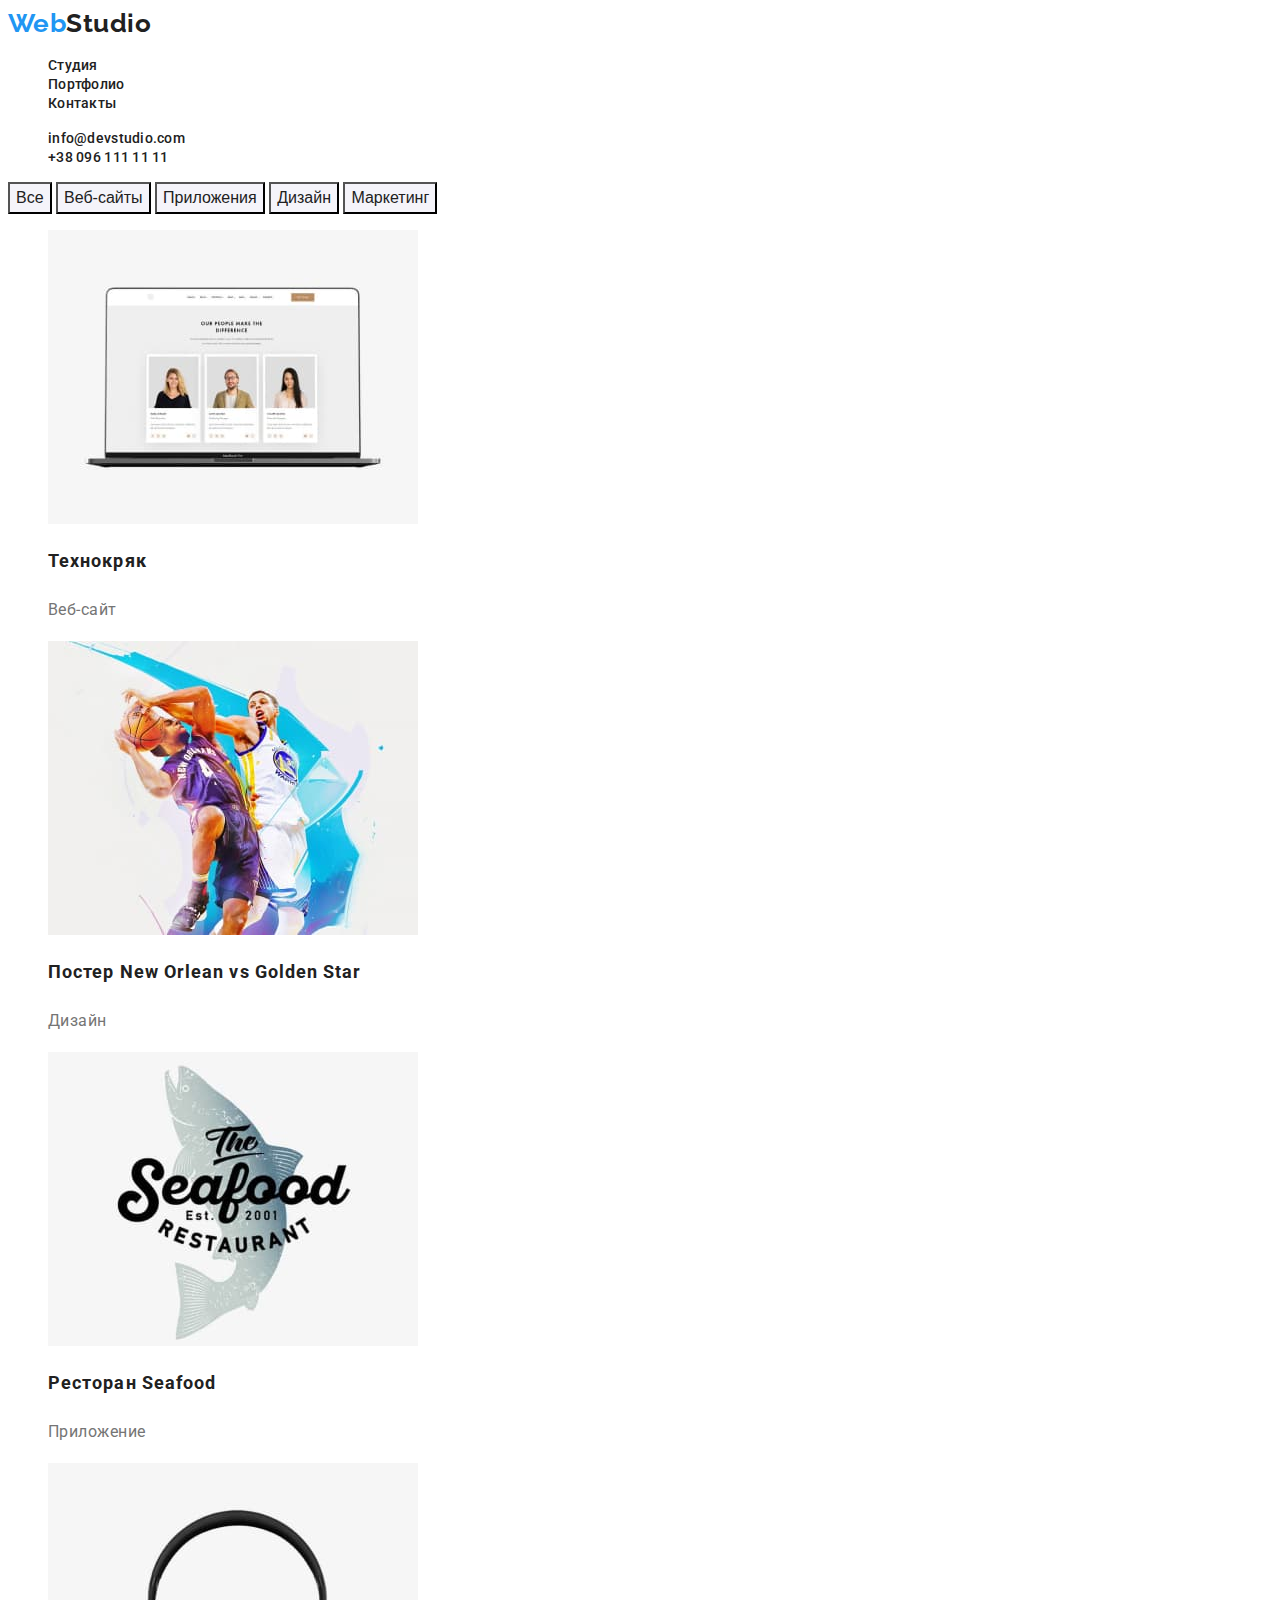
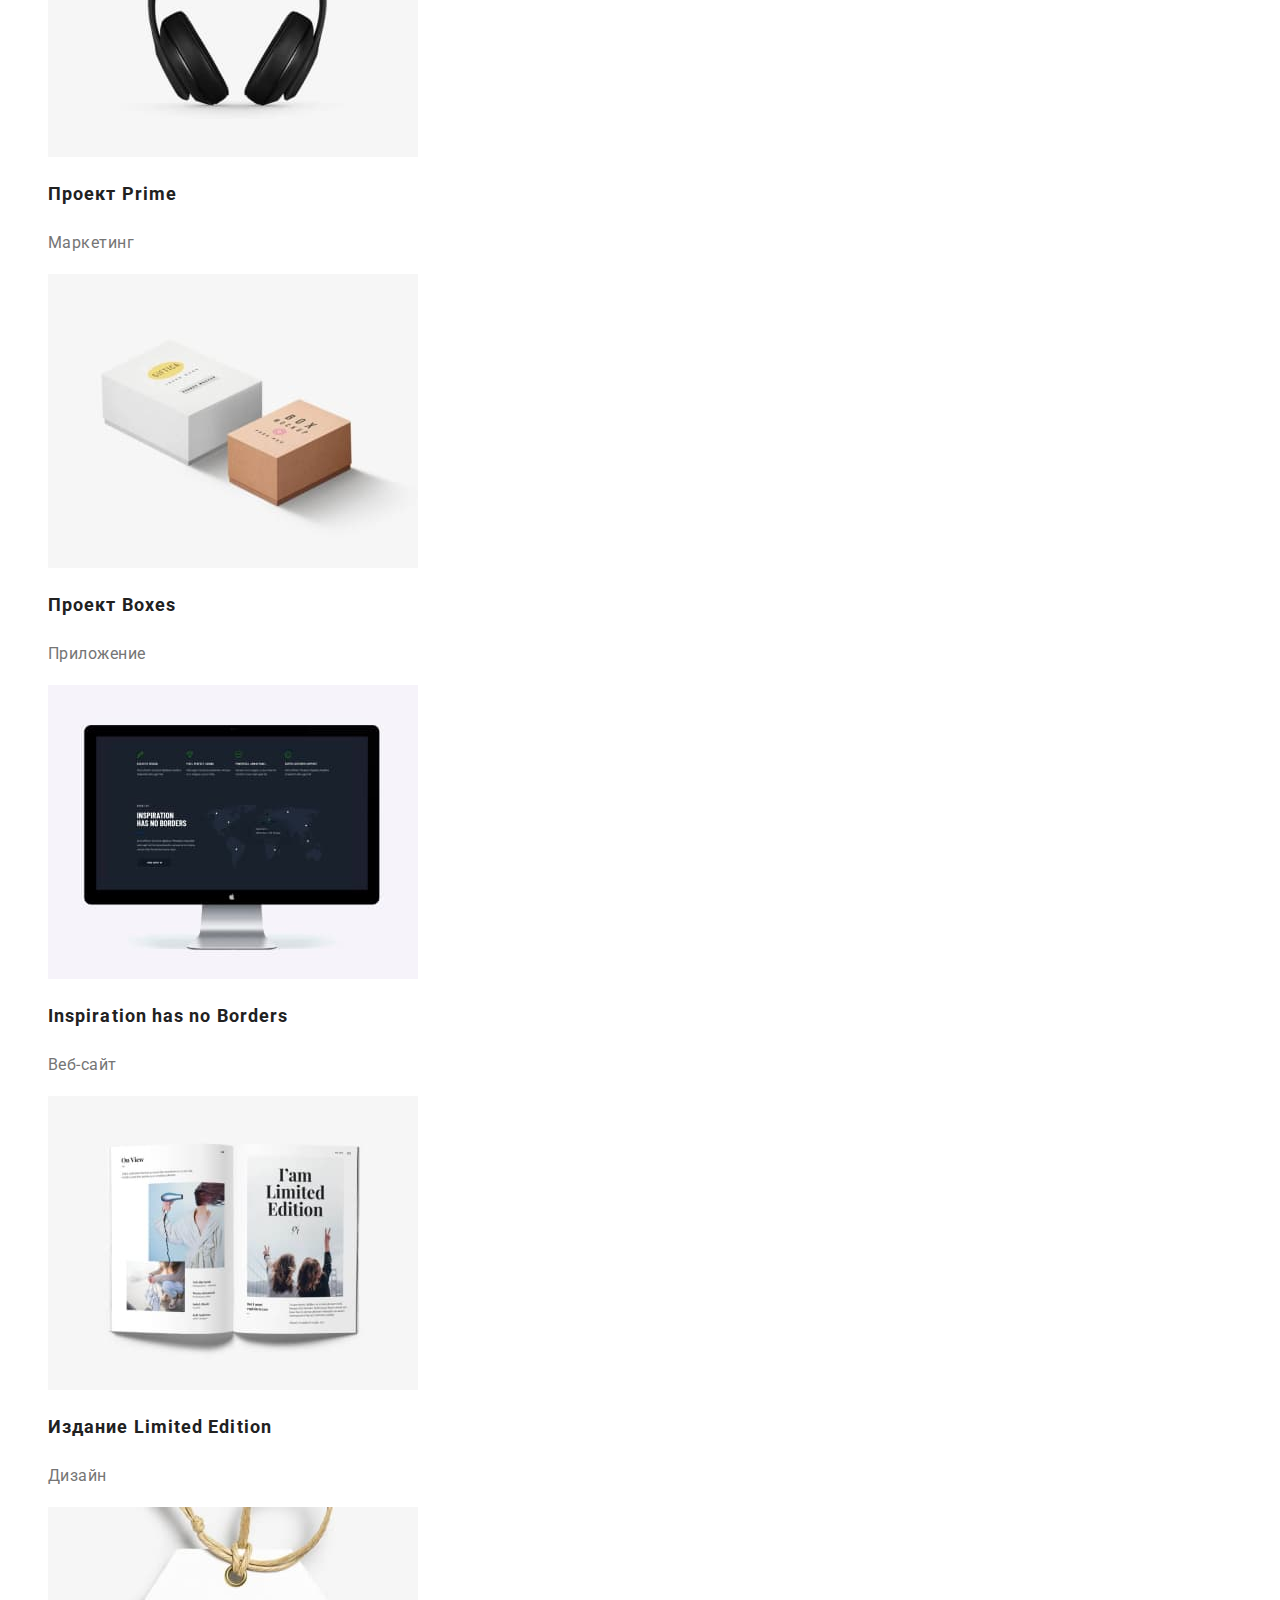
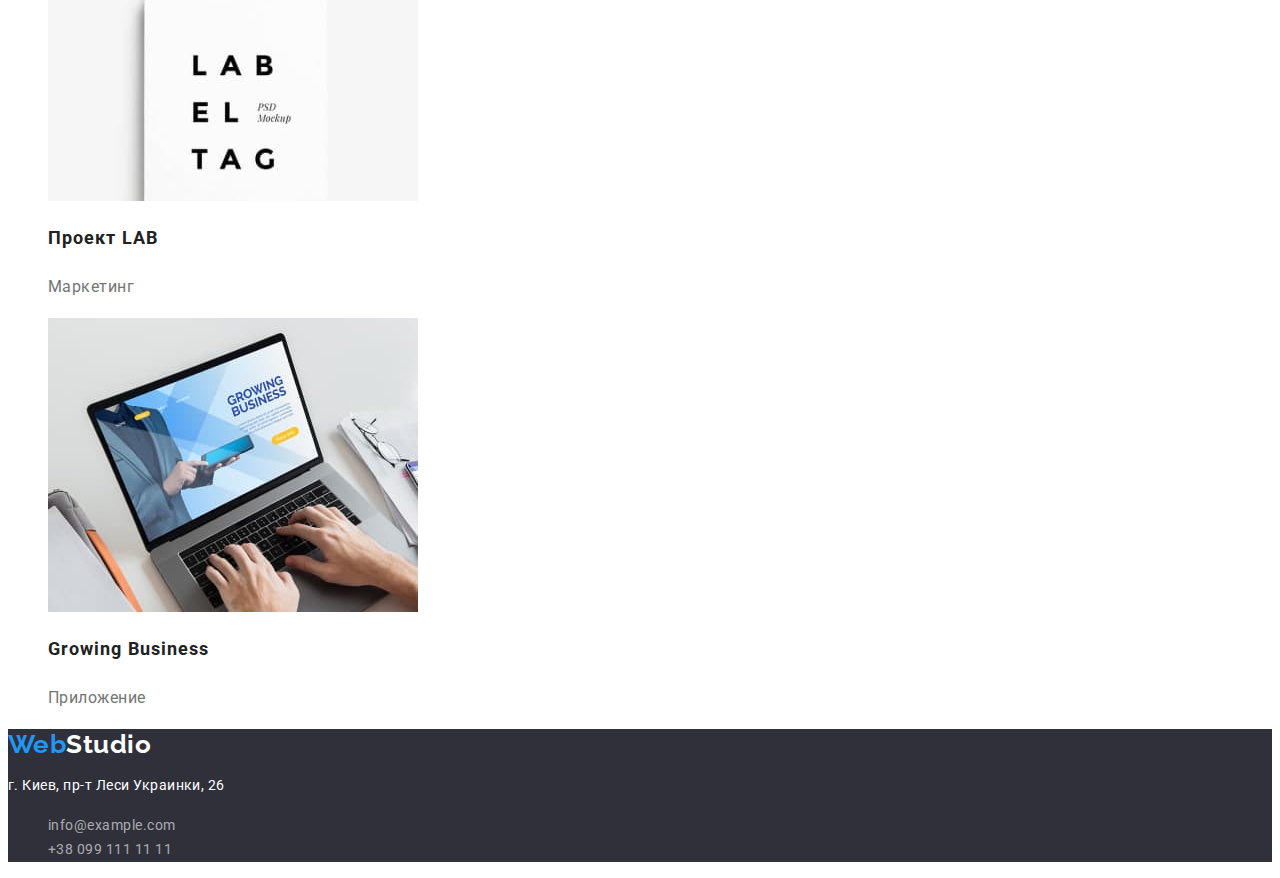
==== portfolio.html @ 9d128352 "START (copy all)" ====
<!DOCTYPE html>
<html lang="ru">

<head>
    <meta charset="UTF-8">
    <meta http-equiv="X-UA-Compatible" content="IE=edge">
    <meta name="viewport" content="width=device-width, initial-scale=1.0">
    <title>Document</title>
    <link rel="preconnect" href="https://fonts.googleapis.com">
    <link rel="preconnect" href="https://fonts.gstatic.com" crossorigin>
    <link href="https://fonts.googleapis.com/css2?family=Raleway:wght@700&family=Roboto:wght@400;500;700;900&display=swap" rel="stylesheet">
    <link href="https://cdnjs.cloudflare.com/ajax/libs/modern-normalize/1.1.0/modern-normalize.min.css">
    <link rel="stylesheet" href="./css/styles.css">
</head>

<body>
    <header class="header">
        <a class="header-logo link list" href="/"><span class="logo-web">Web</span>Studio</a>
        <nav class="menu">
            <ul class="list">
                <li class="header-item"><a class="header-link link" href="./index.html">Студия</a></li>
                <li class="header-item"><a class="header-link link" href="./portfolio.html">Портфолио</a></li>
                <li class="header-item"><a class="header-link link" href="#">Контакты</a></li>
            </ul>
        </nav>
        <ul class="list">
            <li>
                <a class="header-contacst-link link" href="mailto:info@devstudio.com">info@devstudio.com</a>
            </li>
            <li>
                <a class="header-contacst-link link" href="tel:+380961111111">+38 096 111 11 11</a>
            </li>
        </ul>
    </header>

    <main>
        <section class="hero-portfolio">
            <h1 hidden>portfolio</h1>
            <div>
                <button class="btn-portfolio" type="button">Все</button>
                <button class="btn-portfolio" type="button">Веб-сайты</button>
                <button class="btn-portfolio" type="button">Приложения</button>
                <button class="btn-portfolio" type="button">Дизайн</button>
                <button class="btn-portfolio" type="button">Маркетинг</button>
            </div>
            <ul class="portfolio-gallery list">
                <li class="portfolio-gallery-list">
                    <a class="portfolio-gallery-foto" href=""><img src="./images/img.jpg" alt="Представлен веб-сайт технокряк" width="370" height="294"></a>
                    <h2 class="portfolio-gallery-item">Технокряк</h2>
                    <p class="portfolio-gallery-form">Веб-сайт</p>
                </li>
                <li class="portfolio-gallery-list">
                    <a class="portfolio-gallery-foto" href=""><img src="./images/img1.jpg" alt="Дизайн Постер New Orlean vs Golden Star" width="370" height="294"></a>
                    <h2 class="portfolio-gallery-item">Постер New Orlean vs Golden Star</h2>
                    <p class="portfolio-gallery-form">Дизайн</p>
                </li>
                <li class="portfolio-gallery-list">
                    <a class="portfolio-gallery-foto" href=""><img src="./images/img2.jpg" alt="Лого приложения для ресторана" width="370" height="294"></a>
                    <h2 class="portfolio-gallery-item">Ресторан Seafood</h2>
                    <p class="portfolio-gallery-form">Приложение</p>
                </li>
                <li class="portfolio-gallery-list">
                    <a class="portfolio-gallery-foto" href=""><img src="./images/img3.jpg" alt="Фото наушников" width="370" height="294"></a>
                    <h2 class="portfolio-gallery-item">Проект Prime</h2>
                    <p class="portfolio-gallery-form">Маркетинг</p>
                </li>
                <li class="portfolio-gallery-list">
                    <a class="portfolio-gallery-foto" href=""><img src="./images/img4.jpg" alt="Две коробки" width="370" height="294"></a>
                    <h2 class="portfolio-gallery-item">Проект Boxes</h2>
                    <p class="portfolio-gallery-form">Приложение</p>
                </li>
                <li class="portfolio-gallery-list">
                    <a class="portfolio-gallery-foto" href=""><img src="./images/img5.jpg" alt="Монитор" width="370" height="294"></a>
                    <h2 class="portfolio-gallery-item" lang="en">Inspiration has no Borders</h2>
                    <p class="portfolio-gallery-form">Веб-сайт</p>
                </li>
                <li class="portfolio-gallery-list">
                    <a class="portfolio-gallery-foto" href=""><img src="./images/img6.jpg" alt="Развернутая книга" width="370" height="294"></a>
                    <h2 class="portfolio-gallery-item">Издание Limited Edition</h2>
                    <p class="portfolio-gallery-form">Дизайн</p>
                </li>
                <li class="portfolio-gallery-list">
                    <a class="portfolio-gallery-foto" href=""><img src="./images/img7.jpg" alt="Бирочки с лого проекта" width="370" height="294"></a>
                    <h2 class="portfolio-gallery-item">Проект LAB</h2>
                    <p class="portfolio-gallery-form">Маркетинг</p>
                </li>
                <li class="portfolio-gallery-list">
                    <a class="portfolio-gallery-foto" href=""><img src="./images/img8.jpg" alt="Ноутбук в работе" width="370" height="294"></a>
                    <h2 class="portfolio-gallery-item" lang="en">Growing Business</h2>
                    <p class="portfolio-gallery-form">Приложение</p>
                </li>
            </ul>
        </section>
    </main>
    <footer class="footer">
        <a class="footer-logo link list" href="/"><span class="logo-web">Web</span>Studio</a>
        <address class="address-footer">
            <p class="address-footer-paragraph list">г. Киев, пр-т Леси Украинки, 26</p>
            <ul class="address-footer-list list">
                <li>
                    <a class="footer-contacst-link link" href="mailto:info@example.com">info@example.com</a>
                </li>
                <li>
                    <a class="footer-contacst-link link" href="tel:+380991111111">+38 099 111 11 11</a>
                </li>
            </ul>
        </address>
    </footer>

</body>

</html>
---- css/styles.css ----
:root {
    --primary-titele-color: #ffffff;
    --secondary-titele-color: #212121;
    --primary-text-color: #757575;
    --second-text-color: #212121;
    --accent-color: #2196f3;
}


/* БОДИ */

body {
    color: var(--primary-text-color);
    font-family: 'Roboto', sans-serif;
    letter-spacing: 0.03em;
    background-color: var(--primary-titele-color);
}

.link {
    text-decoration: none;
}

.list {
    list-style: none;
}


/* ХЕДЕР */

.logo-web {
    color: var(--accent-color);
    font-family: Raleway;
    font-weight: 700;
    font-size: 26px;
    line-height: 1.19;
}

.header-logo {
    font-family: Raleway;
    font-weight: 700;
    font-size: 26px;
    line-height: 1.19;
    color: var(--second-text-color)
}

.header-link {
    font-weight: 500;
    font-size: 14px;
    line-height: 1.14;
    letter-spacing: 0.02em;
    color: var(--second-text-color)
}

.header-link:hover,
.header-link:focus {
    color: var(--accent-color);
}

.header-contacst-link {
    color: var(--secondary-titele-color);
    font-weight: 500;
    font-size: 14px;
    line-height: 1.14;
    letter-spacing: 0.02em;
}

.header-contacst-link:hover,
.header-contacst-link:focus {
    color: var(--accent-color);
}


/* МЕИН */


/* ХЕРО */

.hero {
    background: #2f303a;
}

.hero-title {
    font-weight: 900;
    font-size: 44px;
    line-height: 1.36;
    text-align: center;
    letter-spacing: 0.06em;
    text-transform: uppercase;
    color: var(--primary-titele-color);
}

.btn {
    color: var(--second-text-color);
    cursor: pointer;
    background: #F5F4FA;
}

.btn:hover,
.btn:focus {
    background-color: var(--accent-color);
    color: var(--primary-titele-color);
}


/* ХАРАКТЕРИСТИКИ */

.specifications-title {
    visibility: hidden;
}

.specifications-item-title {
    font-size: 14px;
    line-height: 1.14;
    text-transform: uppercase;
    color: var(--secondary-titele-color);
}

.specifications-paragraph {
    font-weight: 400;
    font-size: 14px;
    line-height: 1.71;
}


/* Чем мы занимаемся */

.work-title {
    font-size: 36px;
    line-height: 1.16;
    color: var(--secondary-titele-color);
}


/* НАША КОМАНДА */

.command-title {
    font-size: 36px;
    line-height: 1.16;
    color: var(--secondary-titele-color);
}

.command-item-name {
    font-weight: 500;
    font-size: 16px;
    line-height: 1.18;
    color: var(--secondary-titele-color);
}

.command-profession {
    font-size: 16px;
    line-height: 1.18;
}


/* ФУТЕР */

.footer {
    background: #2f303a;
}

.address-footer-paragraph {
    font-size: 14px;
    font-style: normal;
    line-height: 1.71;
    color: var(--primary-titele-color);
}

.footer-contacst-link {
    font-size: 14px;
    line-height: 1.71;
    color: rgba(255, 255, 255, 0.6);
}

.footer-logo {
    color: var(--primary-titele-color);
}

.footer-logo {
    font-family: Raleway;
    font-weight: 700;
    font-size: 26px;
    line-height: 1.19;
}

.address-footer-list {
    font-style: normal;
}

.address-footer-paragraph:hover,
.address-footer-paragraph:focus {
    color: var(--accent-color);
}

.footer-contacst-link:hover,
.footer-contacst-link:focus {
    color: var(--accent-color);
}


/* !!! PORTFOLIO !!! */


/* MAIN */

.btn-portfolio {
    font-weight: 500;
    font-size: 16px;
    line-height: 1.63;
    text-align: center;
    color: var(--second-text-color);
    cursor: pointer;
    background: #F5F4FA;
}

.btn-portfolio:hover,
.btn-portfolio:focus {
    background-color: var(--accent-color);
    color: var(--primary-titele-color);
}

.portfolio-gallery-item {
    font-weight: 700;
    font-size: 18px;
    line-height: 2;
    letter-spacing: 0.06em;
    color: var(--second-text-color);
}

.portfolio-gallery-form {
    font-size: 16px;
    line-height: 1.88;
}
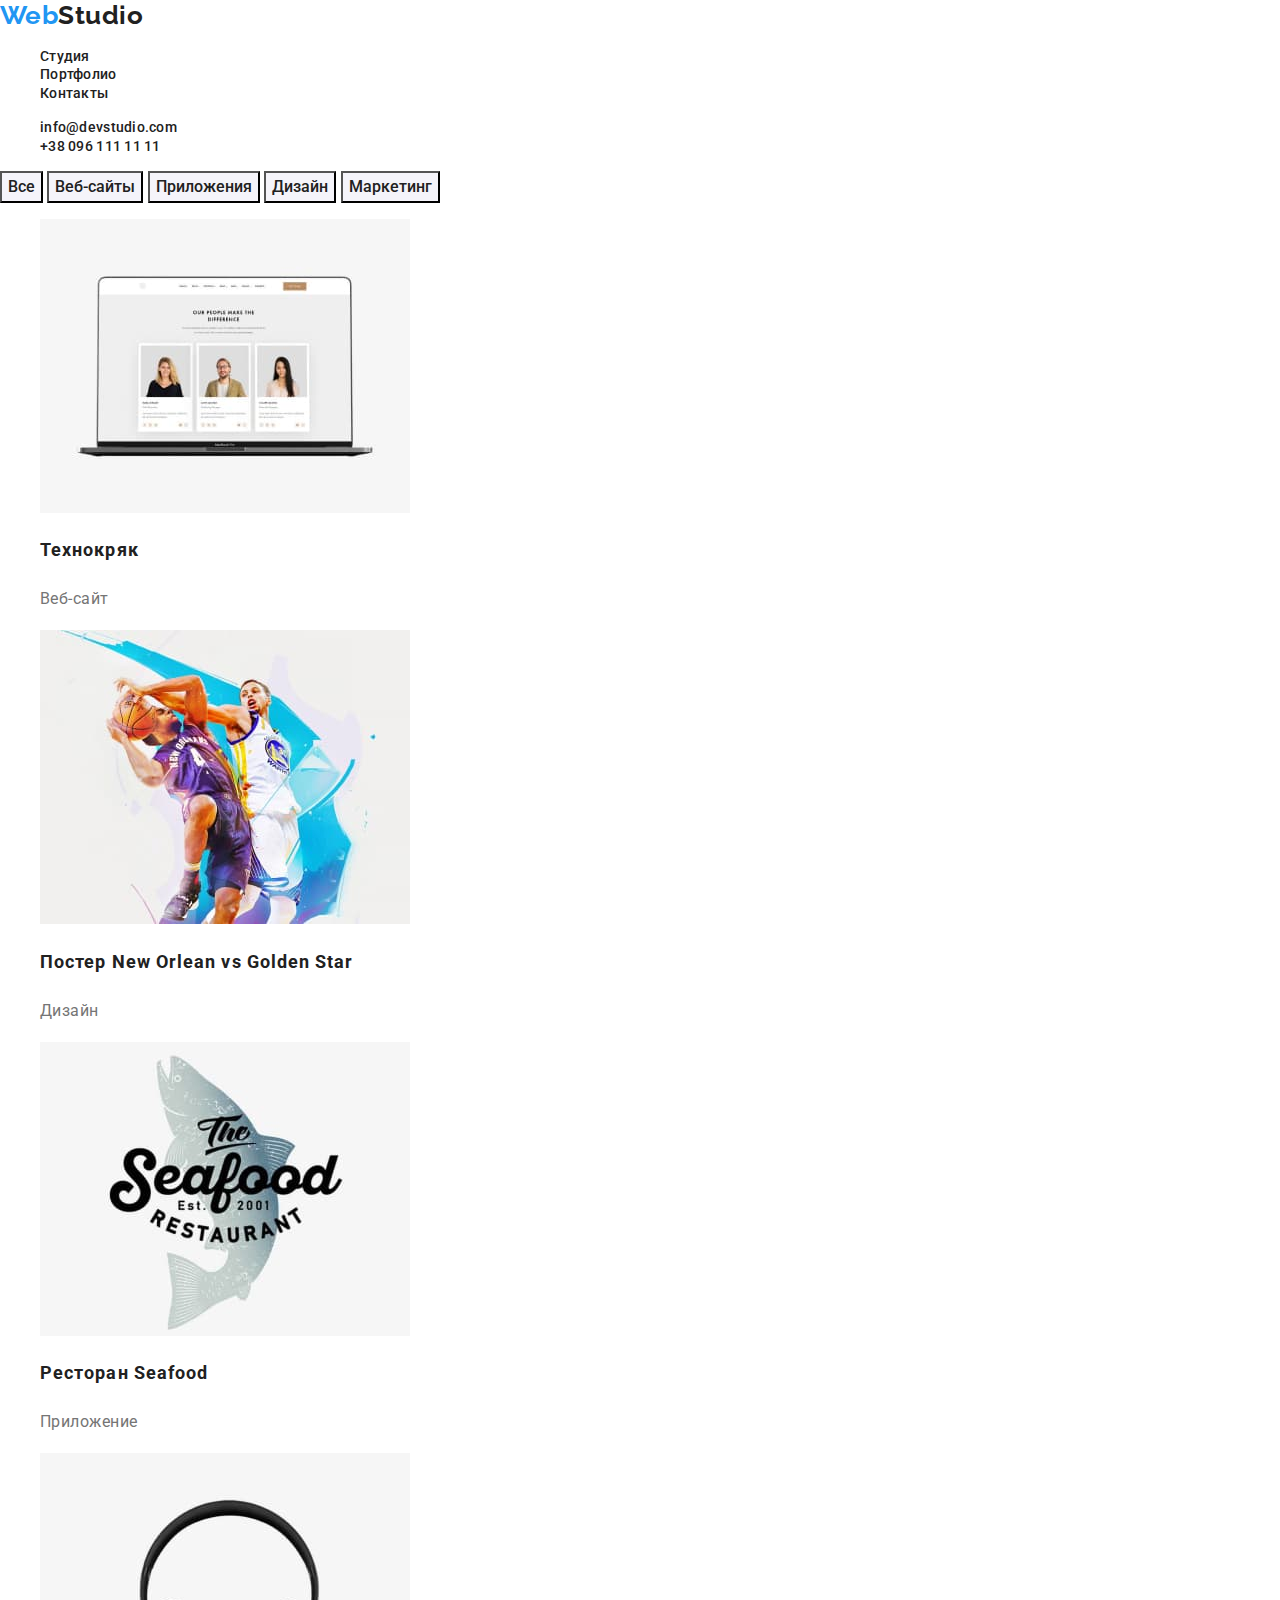
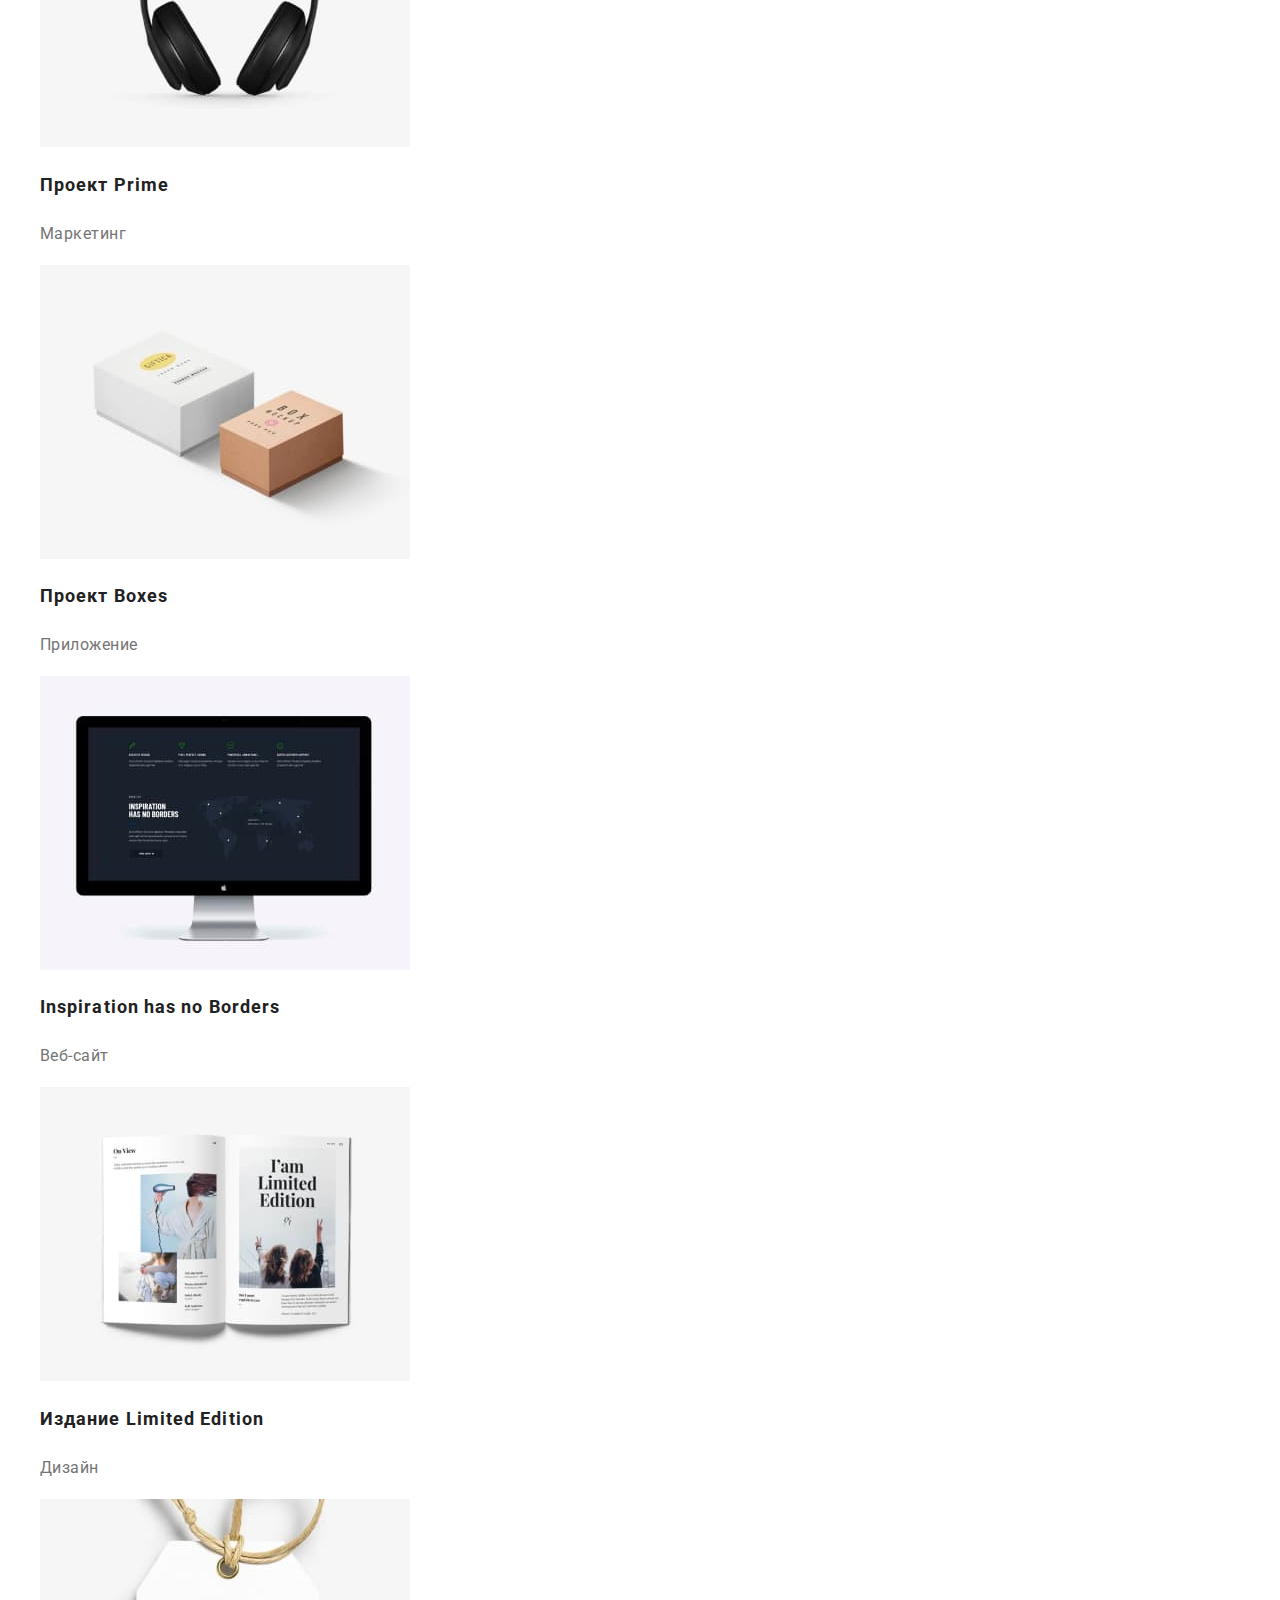
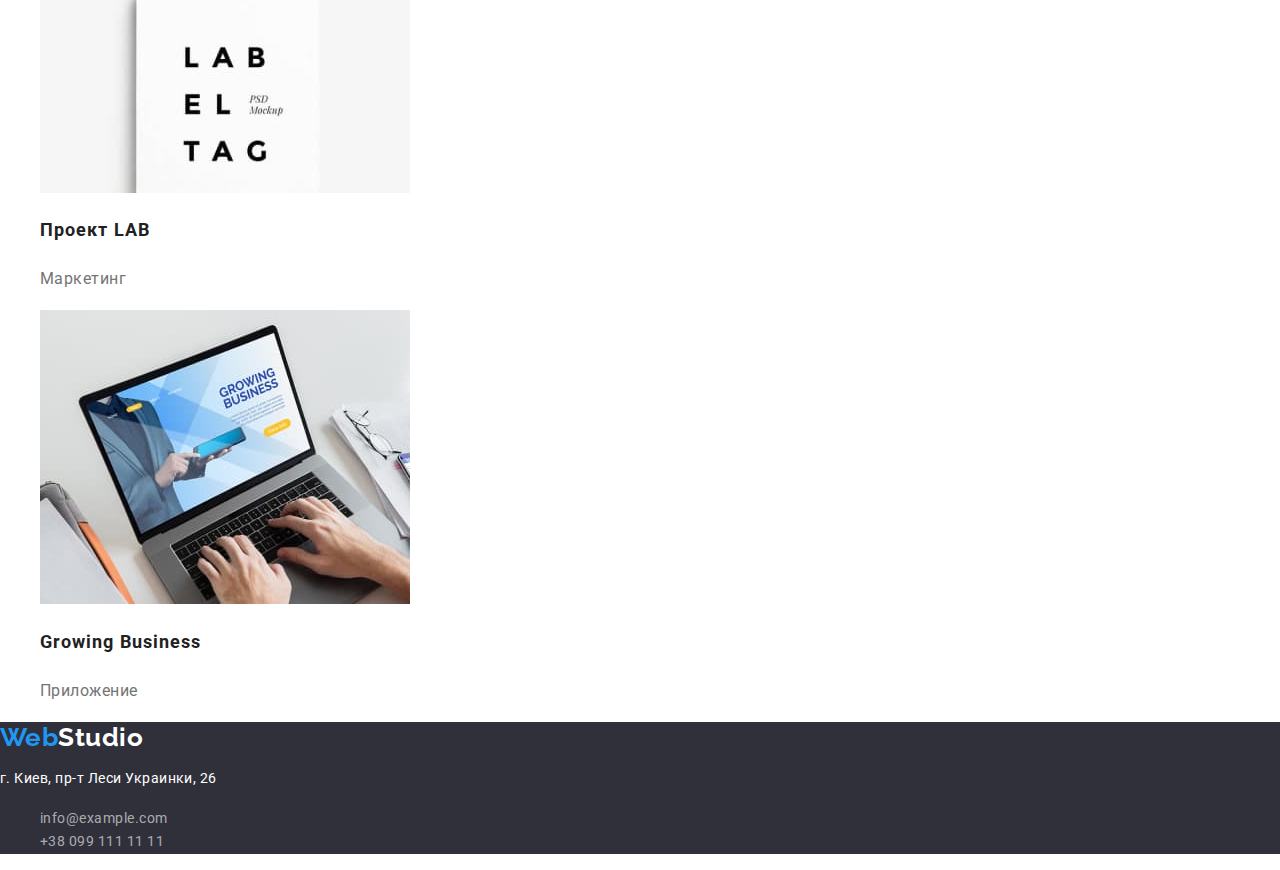
==== commit 80dc4ff8: "исправила рел" ====
--- a/portfolio.html
+++ b/portfolio.html
@@ -9,7 +9,7 @@
     <link rel="preconnect" href="https://fonts.googleapis.com">
     <link rel="preconnect" href="https://fonts.gstatic.com" crossorigin>
     <link href="https://fonts.googleapis.com/css2?family=Raleway:wght@700&family=Roboto:wght@400;500;700;900&display=swap" rel="stylesheet">
-    <link href="https://cdnjs.cloudflare.com/ajax/libs/modern-normalize/1.1.0/modern-normalize.min.css">
+    <link rel="stylesheet" href="https://cdnjs.cloudflare.com/ajax/libs/modern-normalize/1.1.0/modern-normalize.min.css">
     <link rel="stylesheet" href="./css/styles.css">
 </head>
 
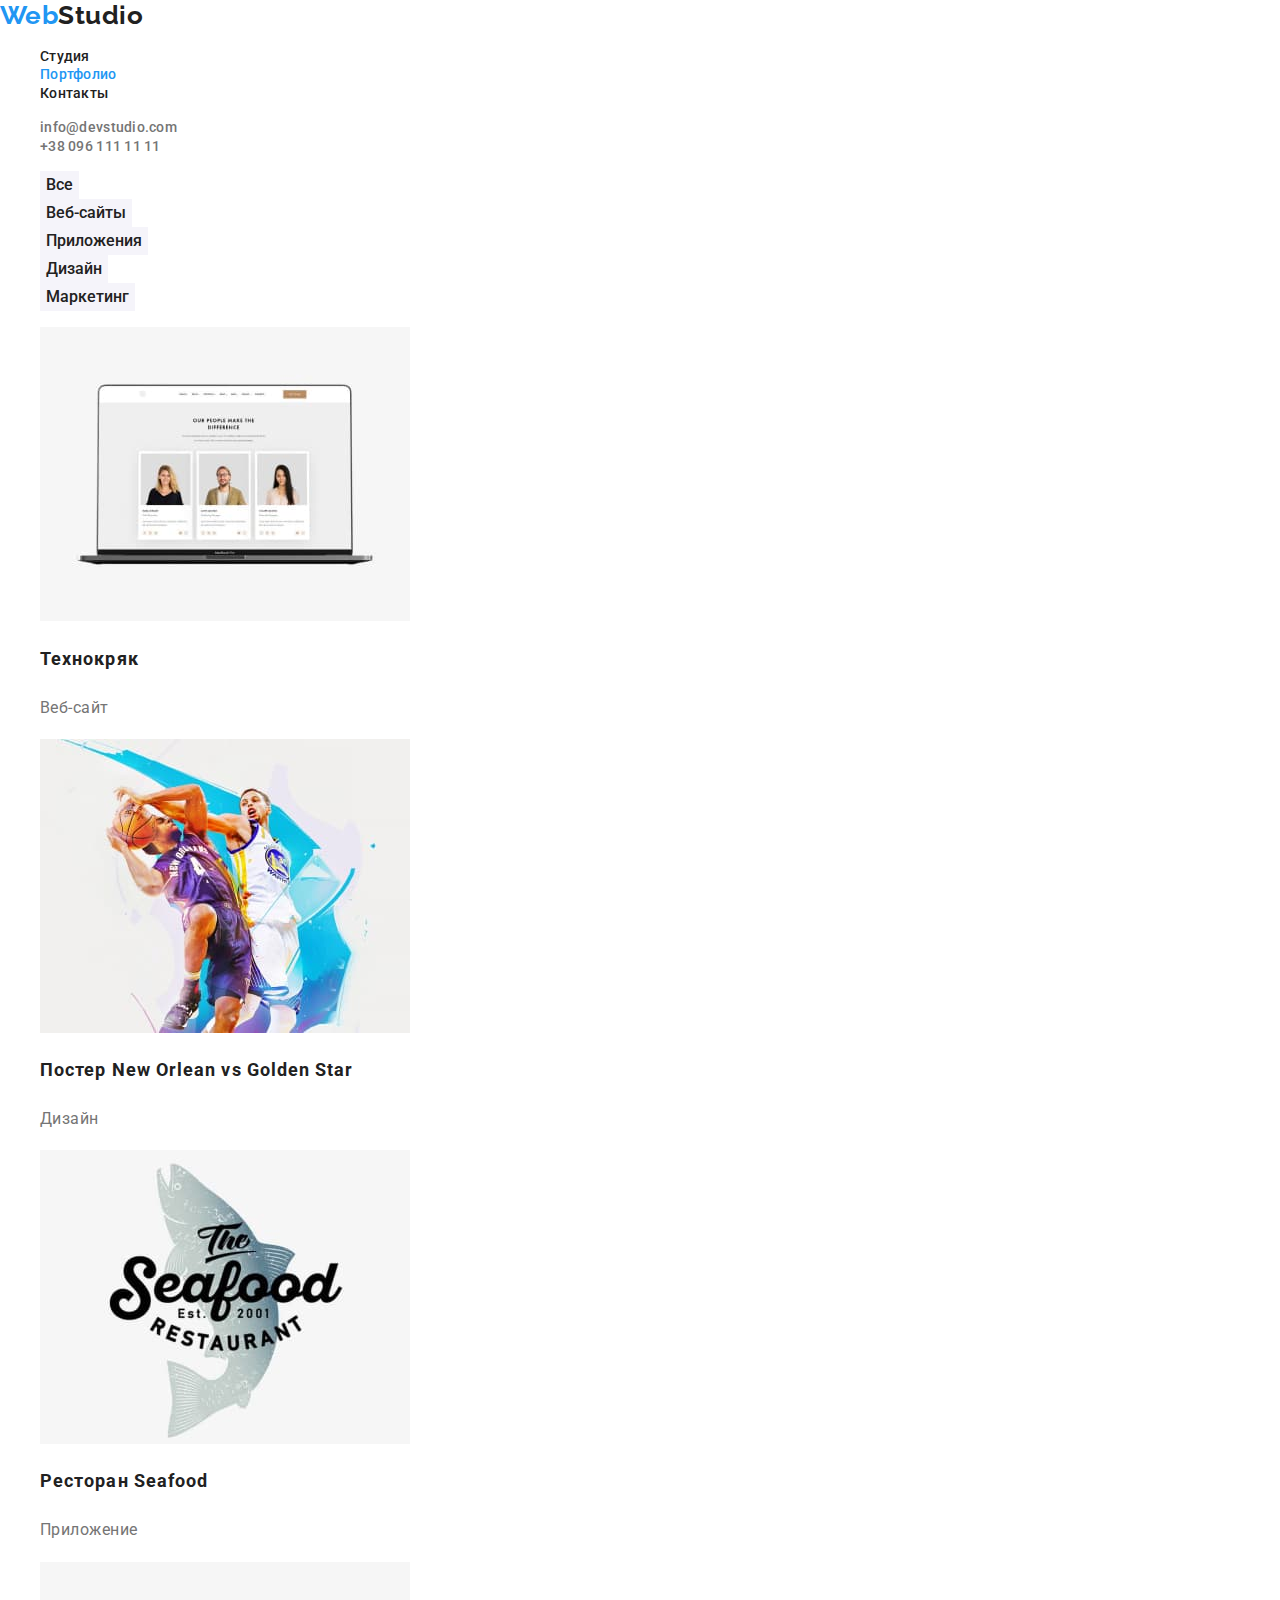
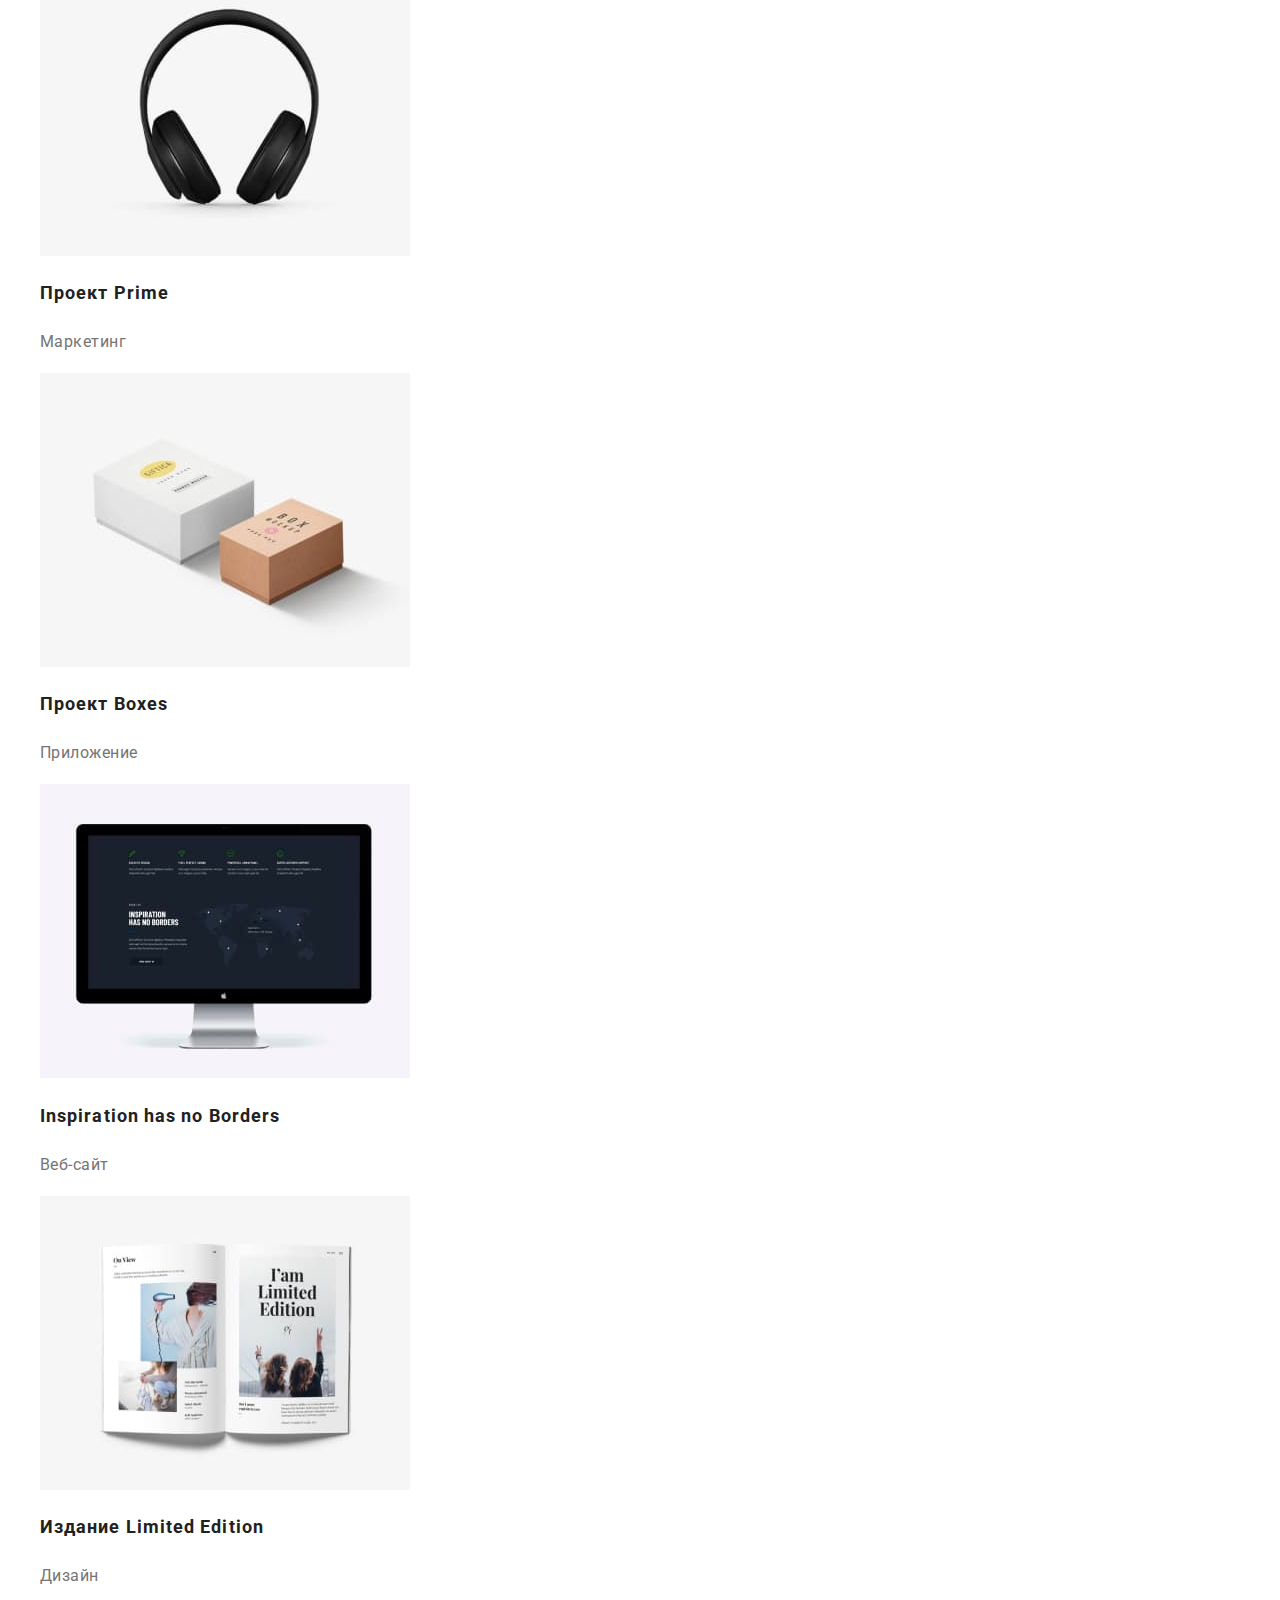
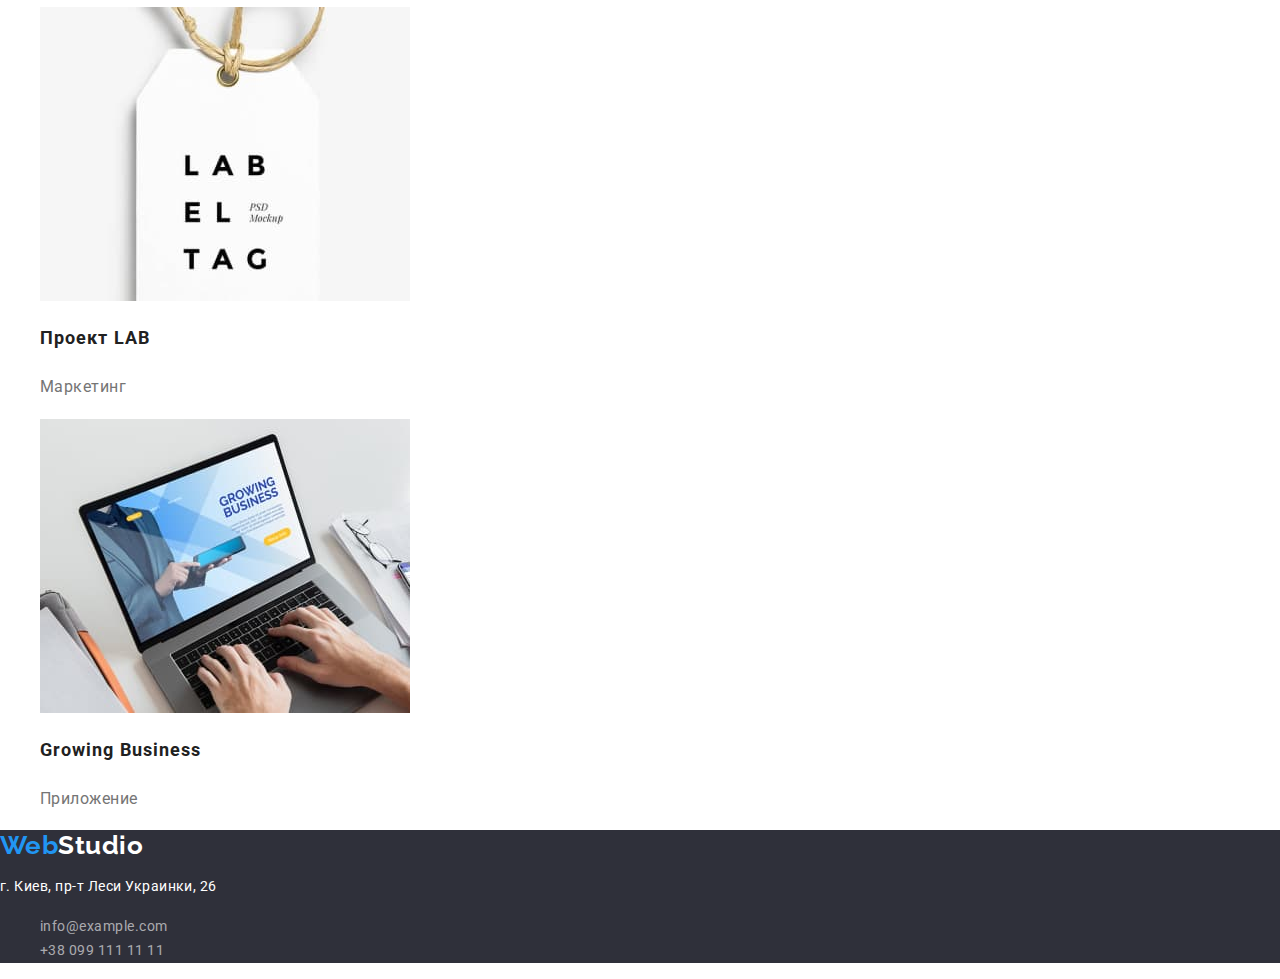
==== commit ff781bc4: "Исправляла" ====
--- a/portfolio.html
+++ b/portfolio.html
@@ -19,7 +19,7 @@
         <nav class="menu">
             <ul class="list">
                 <li class="header-item"><a class="header-link link" href="./index.html">Студия</a></li>
-                <li class="header-item"><a class="header-link link" href="./portfolio.html">Портфолио</a></li>
+                <li class="header-item"><a class="header-link link current" href="./portfolio.html">Портфолио</a></li>
                 <li class="header-item"><a class="header-link link" href="#">Контакты</a></li>
             </ul>
         </nav>
@@ -36,56 +36,56 @@
     <main>
         <section class="hero-portfolio">
             <h1 hidden>portfolio</h1>
-            <div>
-                <button class="btn-portfolio" type="button">Все</button>
-                <button class="btn-portfolio" type="button">Веб-сайты</button>
-                <button class="btn-portfolio" type="button">Приложения</button>
-                <button class="btn-portfolio" type="button">Дизайн</button>
-                <button class="btn-portfolio" type="button">Маркетинг</button>
-            </div>
+            <ul class="btn-hero-portfolio list">
+                <li><button class="btn-portfolio" type="button">Все</button></li>
+                <li><button class="btn-portfolio" type="button">Веб-сайты</button></li>
+                <li><button class="btn-portfolio" type="button">Приложения</button></li>
+                <li><button class="btn-portfolio" type="button">Дизайн</button></li>
+                <li><button class="btn-portfolio" type="button">Маркетинг</button></li>
+            </ul>
             <ul class="portfolio-gallery list">
                 <li class="portfolio-gallery-list">
-                    <a class="portfolio-gallery-foto" href=""><img src="./images/img.jpg" alt="Представлен веб-сайт технокряк" width="370" height="294"></a>
+                    <img src="./images/img.jpg" alt="Представлен веб-сайт технокряк" width="370" height="294">
                     <h2 class="portfolio-gallery-item">Технокряк</h2>
                     <p class="portfolio-gallery-form">Веб-сайт</p>
                 </li>
                 <li class="portfolio-gallery-list">
-                    <a class="portfolio-gallery-foto" href=""><img src="./images/img1.jpg" alt="Дизайн Постер New Orlean vs Golden Star" width="370" height="294"></a>
+                    <img src="./images/img1.jpg" alt="Дизайн Постер New Orlean vs Golden Star" width="370" height="294">
                     <h2 class="portfolio-gallery-item">Постер New Orlean vs Golden Star</h2>
                     <p class="portfolio-gallery-form">Дизайн</p>
                 </li>
                 <li class="portfolio-gallery-list">
-                    <a class="portfolio-gallery-foto" href=""><img src="./images/img2.jpg" alt="Лого приложения для ресторана" width="370" height="294"></a>
+                    <img src="./images/img2.jpg" alt="Лого приложения для ресторана" width="370" height="294">
                     <h2 class="portfolio-gallery-item">Ресторан Seafood</h2>
                     <p class="portfolio-gallery-form">Приложение</p>
                 </li>
                 <li class="portfolio-gallery-list">
-                    <a class="portfolio-gallery-foto" href=""><img src="./images/img3.jpg" alt="Фото наушников" width="370" height="294"></a>
+                    <img src="./images/img3.jpg" alt="Фото наушников" width="370" height="294">
                     <h2 class="portfolio-gallery-item">Проект Prime</h2>
                     <p class="portfolio-gallery-form">Маркетинг</p>
                 </li>
                 <li class="portfolio-gallery-list">
-                    <a class="portfolio-gallery-foto" href=""><img src="./images/img4.jpg" alt="Две коробки" width="370" height="294"></a>
+                    <img src="./images/img4.jpg" alt="Две коробки" width="370" height="294">
                     <h2 class="portfolio-gallery-item">Проект Boxes</h2>
                     <p class="portfolio-gallery-form">Приложение</p>
                 </li>
                 <li class="portfolio-gallery-list">
-                    <a class="portfolio-gallery-foto" href=""><img src="./images/img5.jpg" alt="Монитор" width="370" height="294"></a>
+                    <img src="./images/img5.jpg" alt="Монитор" width="370" height="294">
                     <h2 class="portfolio-gallery-item" lang="en">Inspiration has no Borders</h2>
                     <p class="portfolio-gallery-form">Веб-сайт</p>
                 </li>
                 <li class="portfolio-gallery-list">
-                    <a class="portfolio-gallery-foto" href=""><img src="./images/img6.jpg" alt="Развернутая книга" width="370" height="294"></a>
+                    <img src="./images/img6.jpg" alt="Развернутая книга" width="370" height="294">
                     <h2 class="portfolio-gallery-item">Издание Limited Edition</h2>
                     <p class="portfolio-gallery-form">Дизайн</p>
                 </li>
                 <li class="portfolio-gallery-list">
-                    <a class="portfolio-gallery-foto" href=""><img src="./images/img7.jpg" alt="Бирочки с лого проекта" width="370" height="294"></a>
+                    <img src="./images/img7.jpg" alt="Бирочки с лого проекта" width="370" height="294">
                     <h2 class="portfolio-gallery-item">Проект LAB</h2>
                     <p class="portfolio-gallery-form">Маркетинг</p>
                 </li>
                 <li class="portfolio-gallery-list">
-                    <a class="portfolio-gallery-foto" href=""><img src="./images/img8.jpg" alt="Ноутбук в работе" width="370" height="294"></a>
+                    <img src="./images/img8.jpg" alt="Ноутбук в работе" width="370" height="294">
                     <h2 class="portfolio-gallery-item" lang="en">Growing Business</h2>
                     <p class="portfolio-gallery-form">Приложение</p>
                 </li>
--- a/css/styles.css
+++ b/css/styles.css
@@ -4,6 +4,10 @@
     --primary-text-color: #757575;
     --second-text-color: #212121;
     --accent-color: #2196f3;
+    --hero-background-color: #2f303a;
+    --footer-contacst-color: rgba(255, 255, 255, 0.6);
+    --btn-portfolio-color: #f5f4fa;
+    --command-background: #f5f4fa;
 }
 
 
@@ -11,7 +15,7 @@
 
 body {
     color: var(--primary-text-color);
-    font-family: 'Roboto', sans-serif;
+    font-family: "Roboto", sans-serif;
     letter-spacing: 0.03em;
     background-color: var(--primary-titele-color);
 }
@@ -40,7 +44,7 @@
     font-weight: 700;
     font-size: 26px;
     line-height: 1.19;
-    color: var(--second-text-color)
+    color: var(--second-text-color);
 }
 
 .header-link {
@@ -48,24 +52,23 @@
     font-size: 14px;
     line-height: 1.14;
     letter-spacing: 0.02em;
-    color: var(--second-text-color)
-}
-
-.header-link:hover,
-.header-link:focus {
-    color: var(--accent-color);
+    color: var(--second-text-color);
 }
 
 .header-contacst-link {
-    color: var(--secondary-titele-color);
+    color: var(--primary-text-color);
     font-weight: 500;
     font-size: 14px;
     line-height: 1.14;
     letter-spacing: 0.02em;
 }
 
+.header-link:hover,
+.header-link:focus,
 .header-contacst-link:hover,
-.header-contacst-link:focus {
+.header-contacst-link:focus,
+.current,
+.a:active {
     color: var(--accent-color);
 }
 
@@ -76,7 +79,7 @@
 /* ХЕРО */
 
 .hero {
-    background: #2f303a;
+    background: var(--hero-background-color);
 }
 
 .hero-title {
@@ -92,11 +95,14 @@
 .btn {
     color: var(--second-text-color);
     cursor: pointer;
-    background: #F5F4FA;
+    background-color: var(--accent-color);
+    font-family: "Roboto";
+    border: 0;
 }
 
 .btn:hover,
-.btn:focus {
+.btn:focus,
+.btn:active {
     background-color: var(--accent-color);
     color: var(--primary-titele-color);
 }
@@ -116,7 +122,6 @@
 }
 
 .specifications-paragraph {
-    font-weight: 400;
     font-size: 14px;
     line-height: 1.71;
 }
@@ -133,6 +138,10 @@
 
 /* НАША КОМАНДА */
 
+.command {
+    background-color: var(--command-background);
+}
+
 .command-title {
     font-size: 36px;
     line-height: 1.16;
@@ -141,13 +150,11 @@
 
 .command-item-name {
     font-weight: 500;
-    font-size: 16px;
     line-height: 1.18;
     color: var(--secondary-titele-color);
 }
 
 .command-profession {
-    font-size: 16px;
     line-height: 1.18;
 }
 
@@ -155,7 +162,7 @@
 /* ФУТЕР */
 
 .footer {
-    background: #2f303a;
+    background: var(--hero-background-color);
 }
 
 .address-footer-paragraph {
@@ -168,7 +175,7 @@
 .footer-contacst-link {
     font-size: 14px;
     line-height: 1.71;
-    color: rgba(255, 255, 255, 0.6);
+    color: var(--footer-contacst-color);
 }
 
 .footer-logo {
@@ -187,10 +194,7 @@
 }
 
 .address-footer-paragraph:hover,
-.address-footer-paragraph:focus {
-    color: var(--accent-color);
-}
-
+.address-footer-paragraph:focus,
 .footer-contacst-link:hover,
 .footer-contacst-link:focus {
     color: var(--accent-color);
@@ -203,17 +207,19 @@
 /* MAIN */
 
 .btn-portfolio {
-    font-weight: 500;
-    font-size: 16px;
+    font-family: "Roboto";
+    font-weight: 500;
     line-height: 1.63;
     text-align: center;
     color: var(--second-text-color);
     cursor: pointer;
-    background: #F5F4FA;
+    background: var(--btn-portfolio-color);
+    border: 0;
 }
 
 .btn-portfolio:hover,
-.btn-portfolio:focus {
+.btn-portfolio:focus,
+.btn-portfolio:active {
     background-color: var(--accent-color);
     color: var(--primary-titele-color);
 }
@@ -227,6 +233,5 @@
 }
 
 .portfolio-gallery-form {
-    font-size: 16px;
     line-height: 1.88;
 }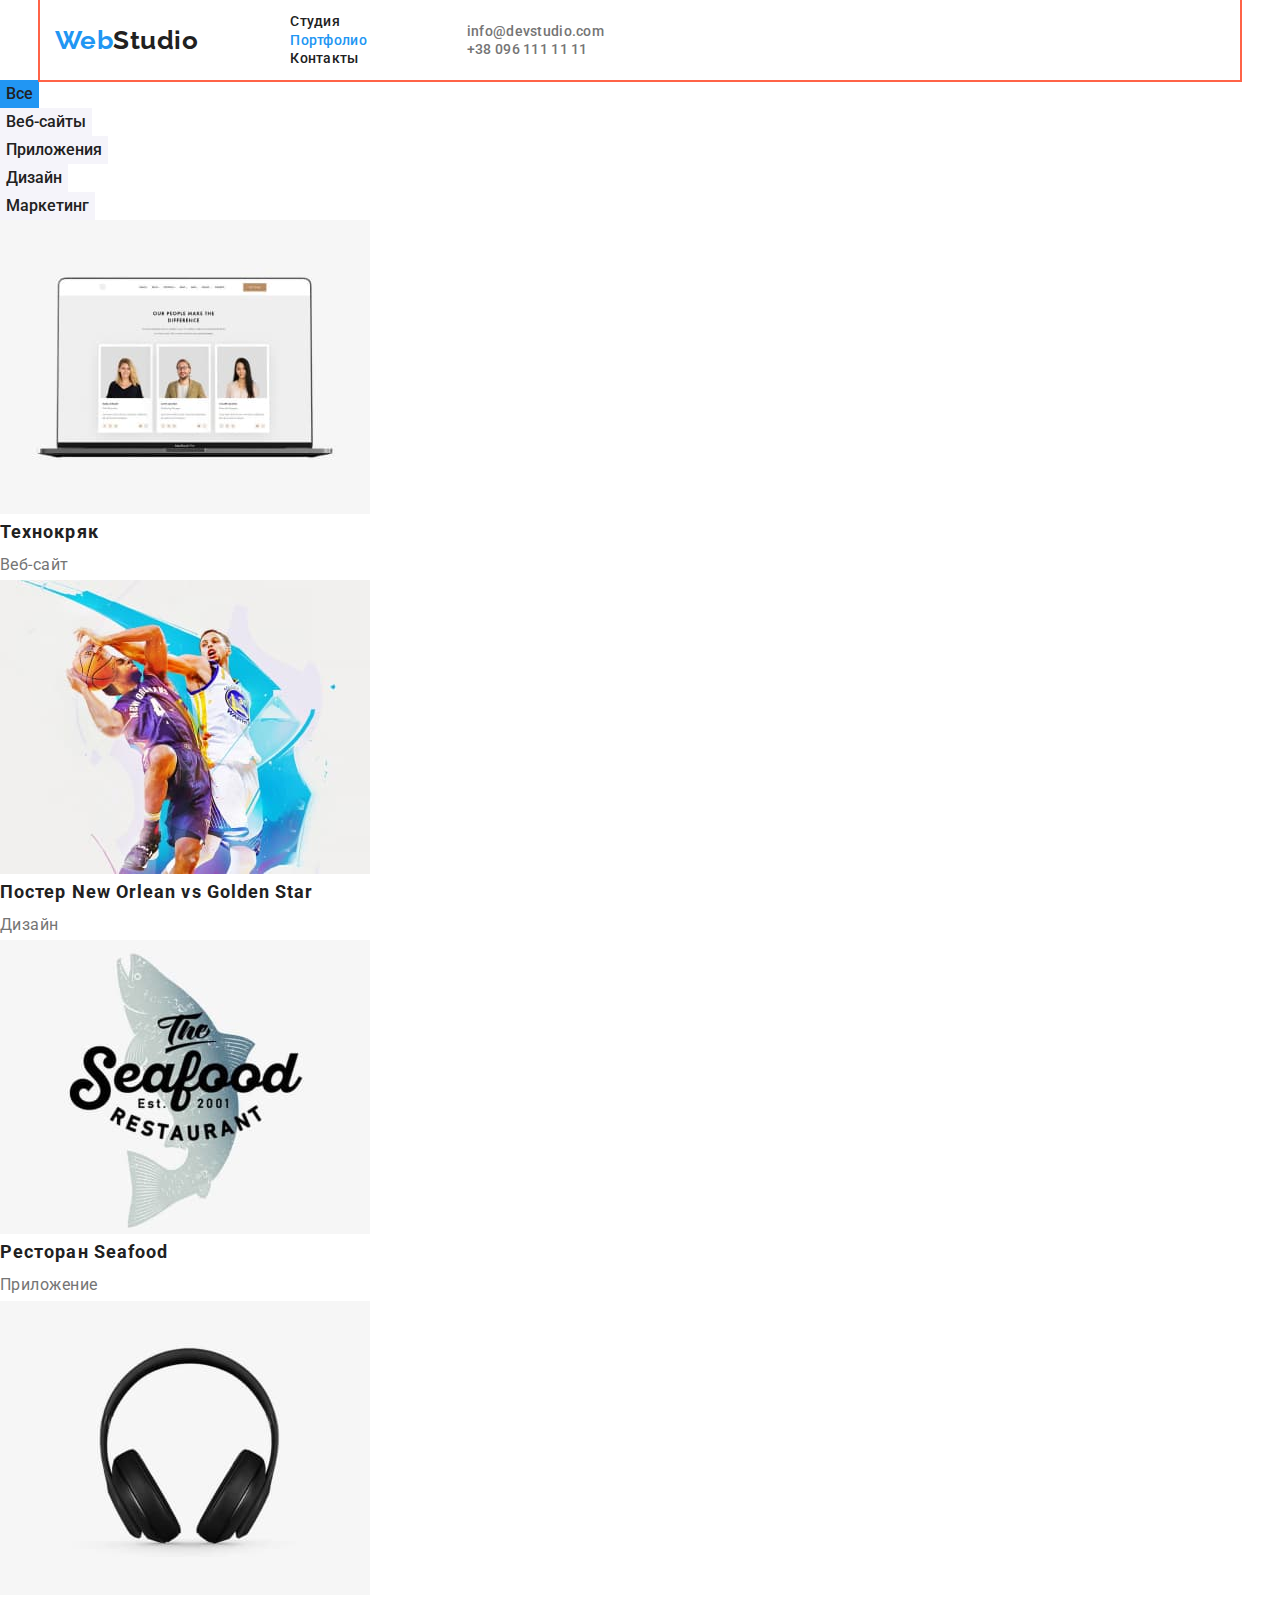
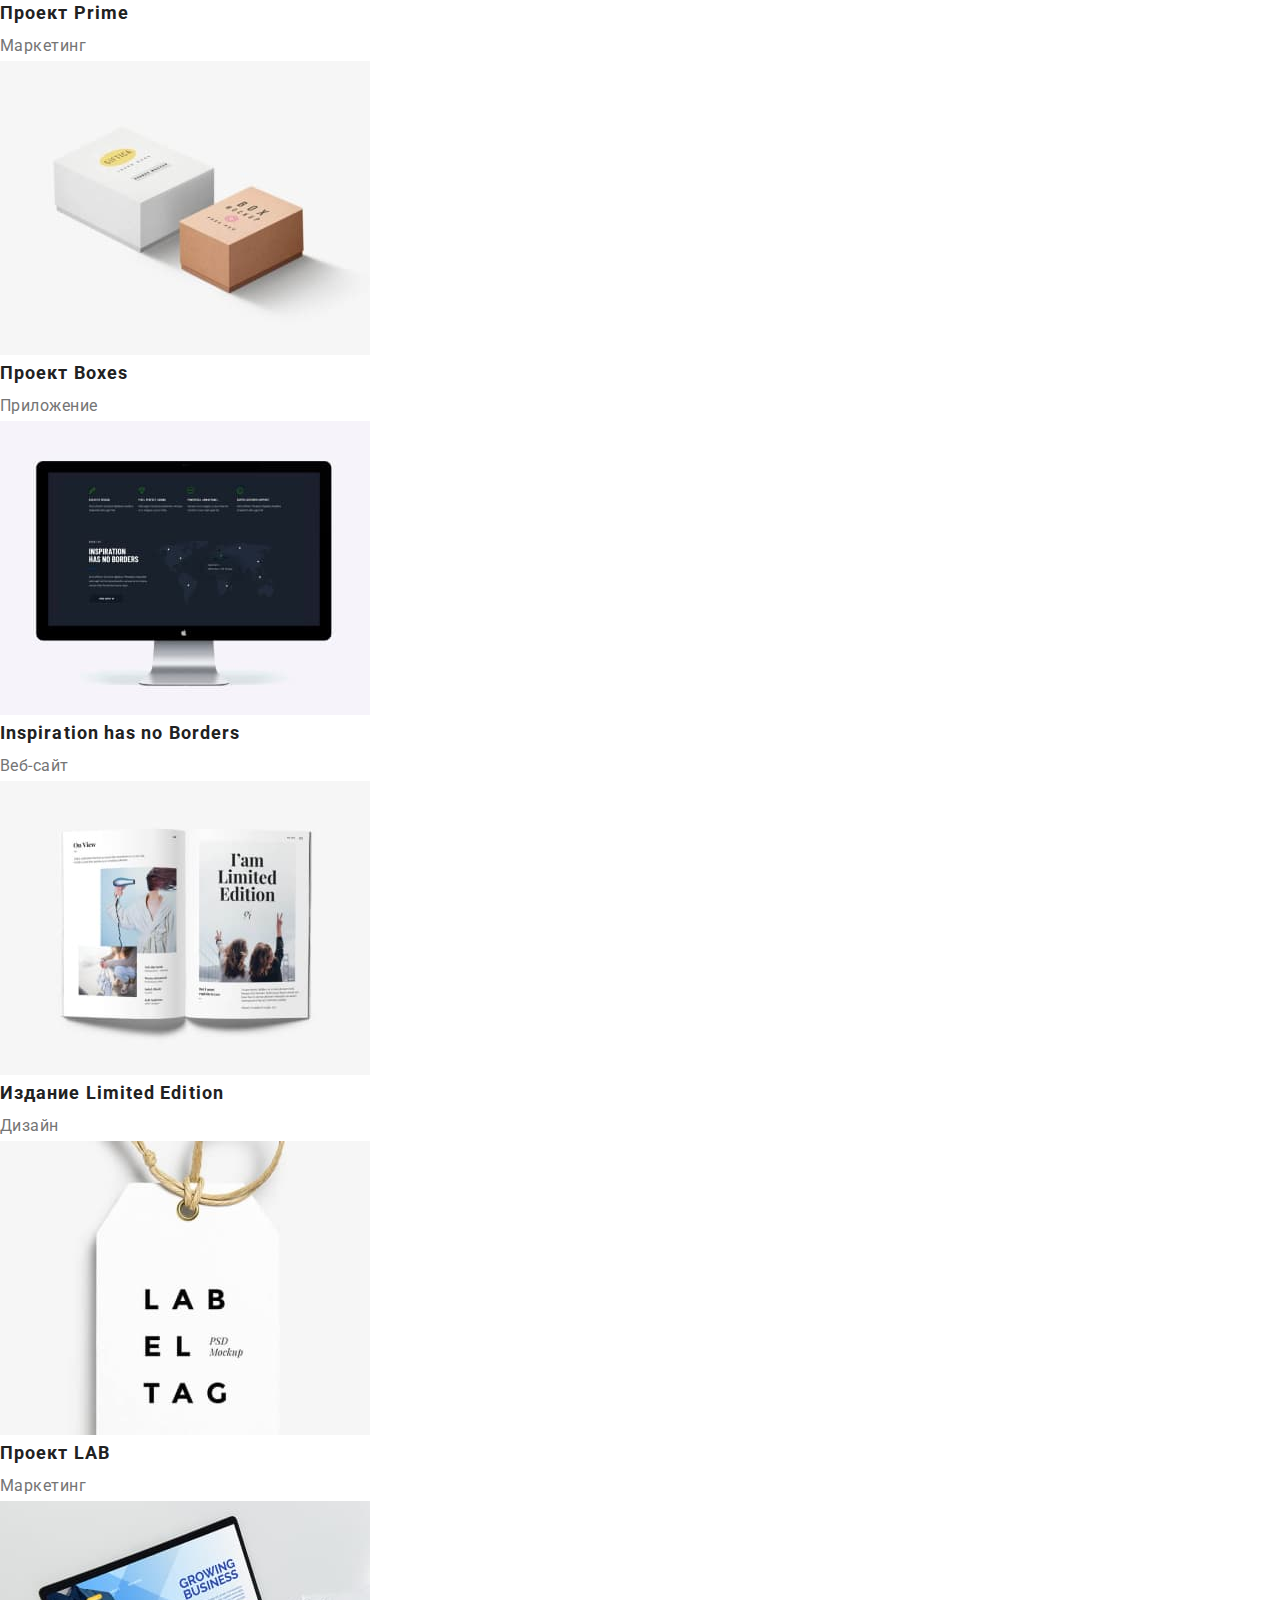
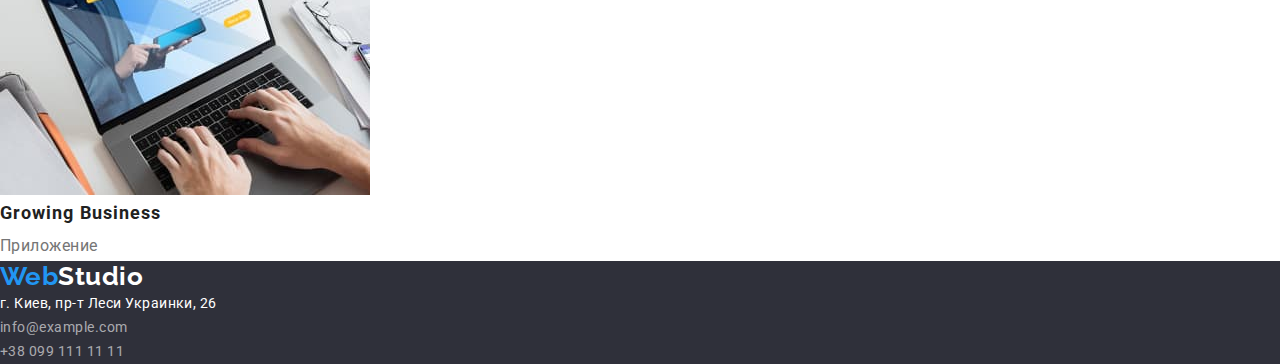
==== commit 8b316c18: "На герое поломка" ====
--- a/portfolio.html
+++ b/portfolio.html
@@ -15,29 +15,31 @@
 
 <body>
     <header class="header">
-        <a class="header-logo link list" href="/"><span class="logo-web">Web</span>Studio</a>
-        <nav class="menu">
+        <div class="container header-container">
+            <a class="header-logo link list" href="/"><span class="logo-web">Web</span>Studio</a>
+            <nav class="menu">
+                <ul class="list">
+                    <li class="header-item"><a class="header-link link" href="./index.html">Студия</a></li>
+                    <li class="header-item"><a class="header-link link current" href="./portfolio.html">Портфолио</a></li>
+                    <li class="header-item"><a class="header-link link" href="#">Контакты</a></li>
+                </ul>
+            </nav>
             <ul class="list">
-                <li class="header-item"><a class="header-link link" href="./index.html">Студия</a></li>
-                <li class="header-item"><a class="header-link link current" href="./portfolio.html">Портфолио</a></li>
-                <li class="header-item"><a class="header-link link" href="#">Контакты</a></li>
+                <li>
+                    <a class="header-contacst-link link" href="mailto:info@devstudio.com">info@devstudio.com</a>
+                </li>
+                <li>
+                    <a class="header-contacst-link link" href="tel:+380961111111">+38 096 111 11 11</a>
+                </li>
             </ul>
-        </nav>
-        <ul class="list">
-            <li>
-                <a class="header-contacst-link link" href="mailto:info@devstudio.com">info@devstudio.com</a>
-            </li>
-            <li>
-                <a class="header-contacst-link link" href="tel:+380961111111">+38 096 111 11 11</a>
-            </li>
-        </ul>
+        </div>
     </header>
 
     <main>
         <section class="hero-portfolio">
             <h1 hidden>portfolio</h1>
             <ul class="btn-hero-portfolio list">
-                <li><button class="btn-portfolio" type="button">Все</button></li>
+                <li><button class="btn-portfolio all" type="button">Все</button></li>
                 <li><button class="btn-portfolio" type="button">Веб-сайты</button></li>
                 <li><button class="btn-portfolio" type="button">Приложения</button></li>
                 <li><button class="btn-portfolio" type="button">Дизайн</button></li>
--- a/css/styles.css
+++ b/css/styles.css
@@ -10,6 +10,40 @@
     --command-background: #f5f4fa;
 }
 
+p,
+h1,
+h2,
+h3,
+h4,
+h5,
+h6 {
+    margin: 0;
+}
+
+ul {
+    margin: 0;
+    padding-left: 0;
+}
+
+img {
+    display: block;
+}
+
+.link {
+    text-decoration: none;
+}
+
+.list {
+    list-style: none;
+}
+
+.container {
+    width: 1200px;
+    margin: 0 auto;
+    padding-left: 15px;
+    padding-right: 15px;
+}
+
 
 /* БОДИ */
 
@@ -20,16 +54,22 @@
     background-color: var(--primary-titele-color);
 }
 
-.link {
-    text-decoration: none;
-}
-
-.list {
-    list-style: none;
-}
-
 
 /* ХЕДЕР */
+
+.header .container {
+    outline: 2px solid tomato;
+}
+
+.header-container {
+    display: flex;
+    align-items: center;
+}
+
+.menu {
+    display: flex;
+    align-items: center;
+}
 
 .logo-web {
     color: var(--accent-color);
@@ -45,6 +85,24 @@
     font-size: 26px;
     line-height: 1.19;
     color: var(--second-text-color);
+    margin-right: 92px;
+    padding-top: 25px;
+    padding-bottom: 24px;
+}
+
+.header-list {
+    display: flex;
+    align-items: center;
+}
+
+.header-item:not(:last-child) {
+    margin-right: 50px;
+}
+
+.header-contact-list {
+    display: flex;
+    margin-left: auto;
+    align-items: center;
 }
 
 .header-link {
@@ -61,6 +119,10 @@
     font-size: 14px;
     line-height: 1.14;
     letter-spacing: 0.02em;
+}
+
+.header-contacst-link {
+    margin-left: 50px;
 }
 
 .header-link:hover,
@@ -80,16 +142,20 @@
 
 .hero {
     background: var(--hero-background-color);
-}
+    text-align: center;
+}
+
+.hero-container {}
 
 .hero-title {
     font-weight: 900;
     font-size: 44px;
     line-height: 1.36;
-    text-align: center;
     letter-spacing: 0.06em;
     text-transform: uppercase;
     color: var(--primary-titele-color);
+    margin-bottom: 35px;
+    max-width: 696px;
 }
 
 .btn {
@@ -105,6 +171,11 @@
 .btn:active {
     background-color: var(--accent-color);
     color: var(--primary-titele-color);
+}
+
+.header-btn {
+    padding: 16px 32px;
+    border-radius: 4px;
 }
 
 
@@ -217,7 +288,11 @@
     border: 0;
 }
 
-.btn-portfolio:hover,
+.all {
+    background-color: var(--accent-color);
+}
+
+.btn-hero-portfolio .btn-portfolio:hover,
 .btn-portfolio:focus,
 .btn-portfolio:active {
     background-color: var(--accent-color);
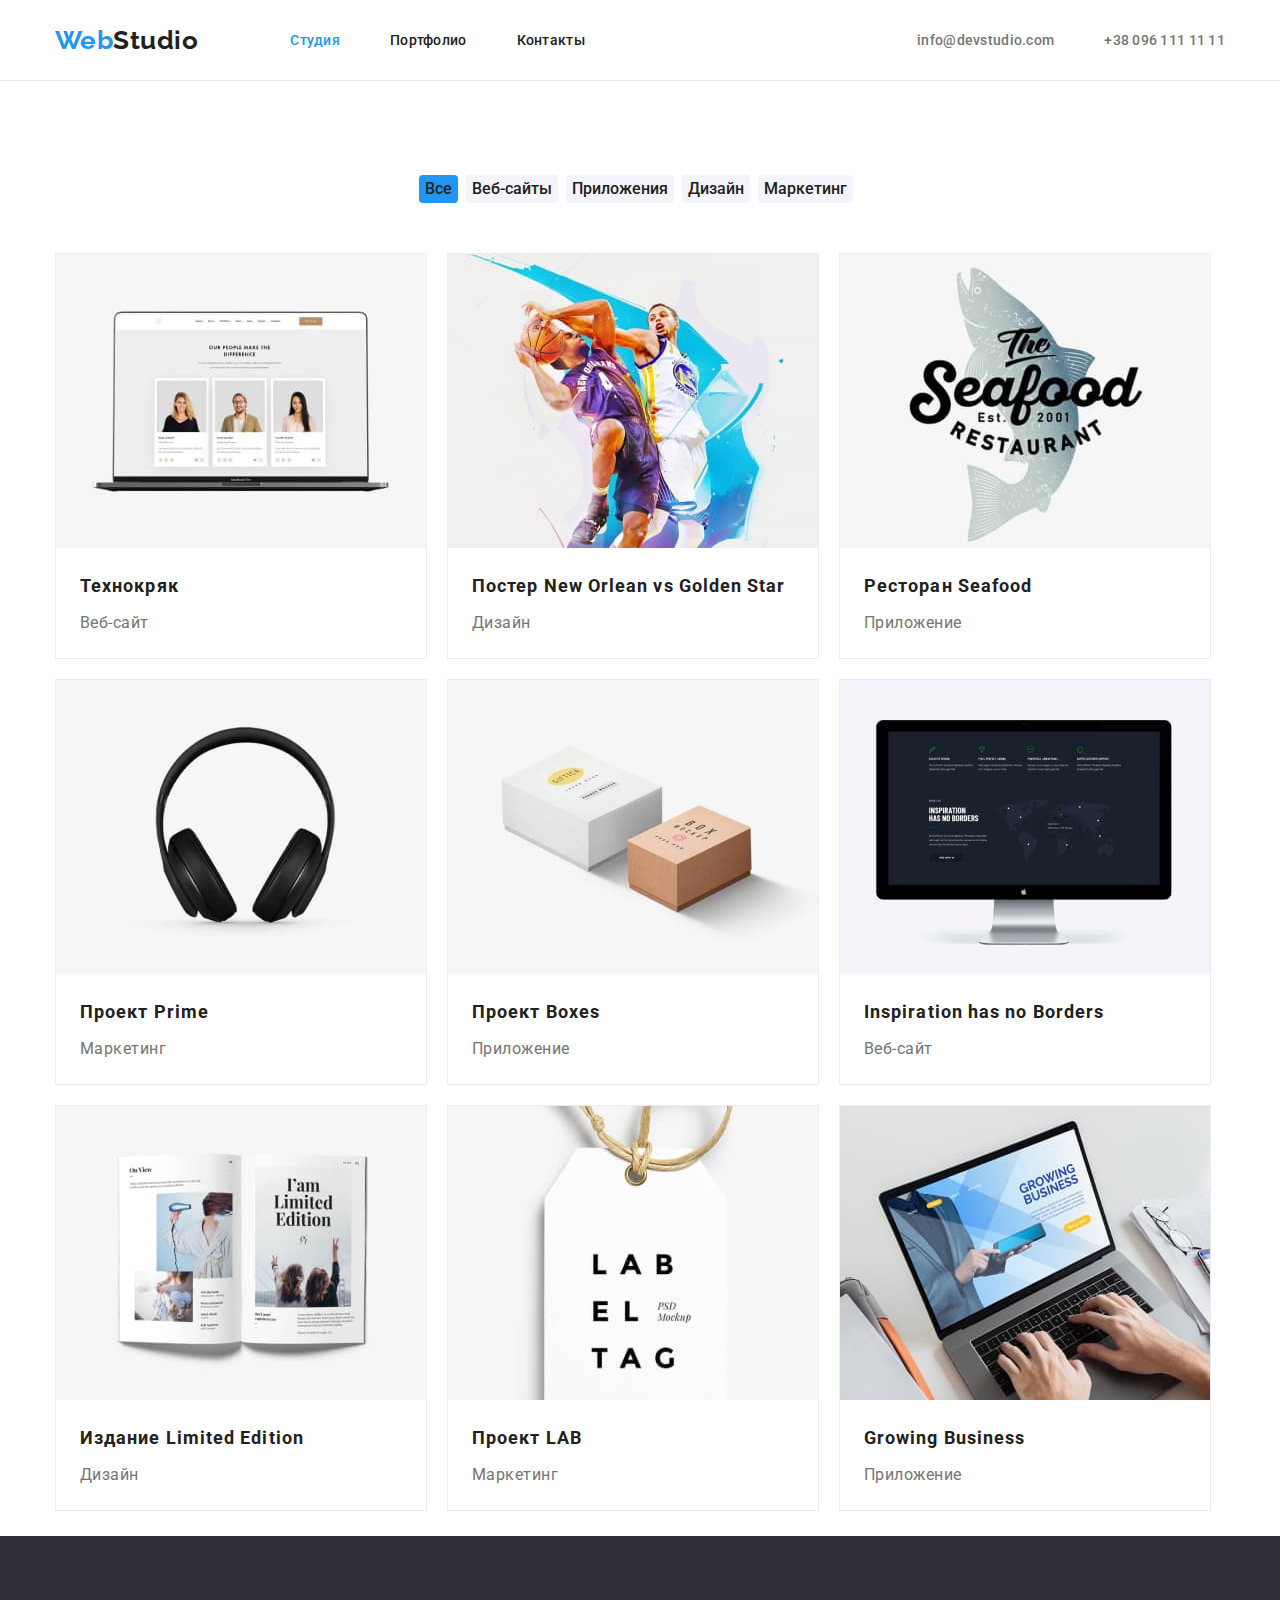
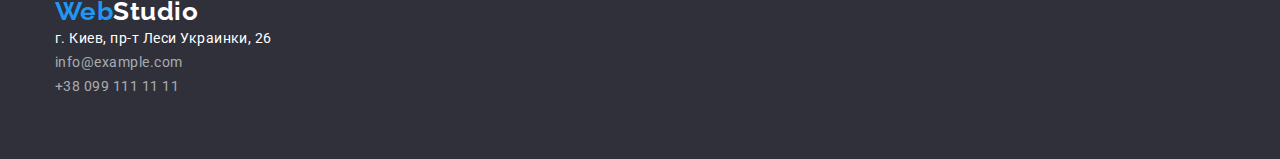
==== commit 6c2a0a41: "finish" ====
--- a/portfolio.html
+++ b/portfolio.html
@@ -16,15 +16,15 @@
 <body>
     <header class="header">
         <div class="container header-container">
-            <a class="header-logo link list" href="/"><span class="logo-web">Web</span>Studio</a>
             <nav class="menu">
-                <ul class="list">
-                    <li class="header-item"><a class="header-link link" href="./index.html">Студия</a></li>
-                    <li class="header-item"><a class="header-link link current" href="./portfolio.html">Портфолио</a></li>
+                <a class="header-logo link" href="/"><span class="logo-web">Web</span>Studio</a>
+                <ul class="header-list list">
+                    <li class="header-item"><a class="header-link link current" href="#">Студия</a></li>
+                    <li class="header-item"><a class="header-link link" href="./portfolio.html">Портфолио</a></li>
                     <li class="header-item"><a class="header-link link" href="#">Контакты</a></li>
                 </ul>
             </nav>
-            <ul class="list">
+            <ul class="header-contact-list list">
                 <li>
                     <a class="header-contacst-link link" href="mailto:info@devstudio.com">info@devstudio.com</a>
                 </li>
@@ -37,77 +37,104 @@
 
     <main>
         <section class="hero-portfolio">
-            <h1 hidden>portfolio</h1>
-            <ul class="btn-hero-portfolio list">
-                <li><button class="btn-portfolio all" type="button">Все</button></li>
-                <li><button class="btn-portfolio" type="button">Веб-сайты</button></li>
-                <li><button class="btn-portfolio" type="button">Приложения</button></li>
-                <li><button class="btn-portfolio" type="button">Дизайн</button></li>
-                <li><button class="btn-portfolio" type="button">Маркетинг</button></li>
-            </ul>
-            <ul class="portfolio-gallery list">
-                <li class="portfolio-gallery-list">
-                    <img src="./images/img.jpg" alt="Представлен веб-сайт технокряк" width="370" height="294">
-                    <h2 class="portfolio-gallery-item">Технокряк</h2>
-                    <p class="portfolio-gallery-form">Веб-сайт</p>
-                </li>
-                <li class="portfolio-gallery-list">
-                    <img src="./images/img1.jpg" alt="Дизайн Постер New Orlean vs Golden Star" width="370" height="294">
-                    <h2 class="portfolio-gallery-item">Постер New Orlean vs Golden Star</h2>
-                    <p class="portfolio-gallery-form">Дизайн</p>
-                </li>
-                <li class="portfolio-gallery-list">
-                    <img src="./images/img2.jpg" alt="Лого приложения для ресторана" width="370" height="294">
-                    <h2 class="portfolio-gallery-item">Ресторан Seafood</h2>
-                    <p class="portfolio-gallery-form">Приложение</p>
-                </li>
-                <li class="portfolio-gallery-list">
-                    <img src="./images/img3.jpg" alt="Фото наушников" width="370" height="294">
-                    <h2 class="portfolio-gallery-item">Проект Prime</h2>
-                    <p class="portfolio-gallery-form">Маркетинг</p>
-                </li>
-                <li class="portfolio-gallery-list">
-                    <img src="./images/img4.jpg" alt="Две коробки" width="370" height="294">
-                    <h2 class="portfolio-gallery-item">Проект Boxes</h2>
-                    <p class="portfolio-gallery-form">Приложение</p>
-                </li>
-                <li class="portfolio-gallery-list">
-                    <img src="./images/img5.jpg" alt="Монитор" width="370" height="294">
-                    <h2 class="portfolio-gallery-item" lang="en">Inspiration has no Borders</h2>
-                    <p class="portfolio-gallery-form">Веб-сайт</p>
-                </li>
-                <li class="portfolio-gallery-list">
-                    <img src="./images/img6.jpg" alt="Развернутая книга" width="370" height="294">
-                    <h2 class="portfolio-gallery-item">Издание Limited Edition</h2>
-                    <p class="portfolio-gallery-form">Дизайн</p>
-                </li>
-                <li class="portfolio-gallery-list">
-                    <img src="./images/img7.jpg" alt="Бирочки с лого проекта" width="370" height="294">
-                    <h2 class="portfolio-gallery-item">Проект LAB</h2>
-                    <p class="portfolio-gallery-form">Маркетинг</p>
-                </li>
-                <li class="portfolio-gallery-list">
-                    <img src="./images/img8.jpg" alt="Ноутбук в работе" width="370" height="294">
-                    <h2 class="portfolio-gallery-item" lang="en">Growing Business</h2>
-                    <p class="portfolio-gallery-form">Приложение</p>
-                </li>
-            </ul>
+            <div class="hero-portfolio-container container">
+                <h1 hidden>portfolio</h1>
+                <ul class="btn-hero-portfolio list">
+                    <li><button class="btn-portfolio all" type="button">Все</button></li>
+                    <li><button class="btn-portfolio" type="button">Веб-сайты</button></li>
+                    <li><button class="btn-portfolio" type="button">Приложения</button></li>
+                    <li><button class="btn-portfolio" type="button">Дизайн</button></li>
+                    <li><button class="btn-portfolio" type="button">Маркетинг</button></li>
+                </ul>
+            </div>
+            <div class="portfolio-gallery-container container">
+                <ul class="portfolio-gallery list">
+                    <li class="portfolio-gallery-list">
+                        <img class="foto-portfolio-gallery" src="./images/img.jpg" alt="Представлен веб-сайт технокряк" width="370" height="294">
+                        <div class="portfolio-gallery-content">
+                            <h2 class="portfolio-gallery-item">Технокряк</h2>
+                            <p class="portfolio-gallery-form">Веб-сайт</p>
+                        </div>
+                    </li>
+                    <li class="portfolio-gallery-list">
+                        <img class="foto-portfolio-gallery" src="./images/img1.jpg" alt="Дизайн Постер New Orlean vs Golden Star" width="370" height="294">
+                        <div class="portfolio-gallery-content">
+                            <h2 class="portfolio-gallery-item">Постер New Orlean vs Golden Star</h2>
+                            <p class="portfolio-gallery-form">Дизайн</p>
+                        </div>
+                    </li>
+                    <li class="portfolio-gallery-list">
+                        <img class="foto-portfolio-gallery" src="./images/img2.jpg" alt="Лого приложения для ресторана" width="370" height="294">
+                        <div class="portfolio-gallery-content">
+                            <h2 class="portfolio-gallery-item">Ресторан Seafood</h2>
+                            <p class="portfolio-gallery-form">Приложение</p>
+                        </div>
+                    </li>
+                    <li class="portfolio-gallery-list">
+                        <img class="foto-portfolio-gallery" src="./images/img3.jpg" alt="Фото наушников" width="370" height="294">
+                        <div class="portfolio-gallery-content">
+                            <h2 class="portfolio-gallery-item">Проект Prime</h2>
+                            <p class="portfolio-gallery-form">Маркетинг</p>
+                        </div>
+                    </li>
+                    <li class="portfolio-gallery-list">
+                        <img class="foto-portfolio-gallery" src="./images/img4.jpg" alt="Две коробки" width="370" height="294">
+                        <div class="portfolio-gallery-content">
+                            <h2 class="portfolio-gallery-item">Проект Boxes</h2>
+                            <p class="portfolio-gallery-form">Приложение</p>
+                        </div>
+                    </li>
+                    <li class="portfolio-gallery-list">
+                        <img class="foto-portfolio-gallery" src="./images/img5.jpg" alt="Монитор" width="370" height="294">
+                        <div class="portfolio-gallery-content">
+                            <h2 class="portfolio-gallery-item" lang="en">Inspiration has no Borders</h2>
+                            <p class="portfolio-gallery-form">Веб-сайт</p>
+                        </div>
+                    </li>
+                    <li class="portfolio-gallery-list">
+                        <img class="foto-portfolio-gallery" src="./images/img6.jpg" alt="Развернутая книга" width="370" height="294">
+                        <div class="portfolio-gallery-content">
+                            <h2 class="portfolio-gallery-item">Издание Limited Edition</h2>
+                            <p class="portfolio-gallery-form">Дизайн</p>
+                        </div>
+                    </li>
+                    <li class="portfolio-gallery-list">
+                        <img class="foto-portfolio-gallery" src="./images/img7.jpg" alt="Бирочки с лого проекта" width="370" height="294">
+                        <div class="portfolio-gallery-content">
+                            <h2 class="portfolio-gallery-item">Проект LAB</h2>
+                            <p class="portfolio-gallery-form">Маркетинг</p>
+                        </div>
+                    </li>
+                    <li class="portfolio-gallery-list">
+                        <img class="foto-portfolio-gallery" src="./images/img8.jpg" alt="Ноутбук в работе" width="370" height="294">
+                        <div class="portfolio-gallery-content">
+                            <h2 class="portfolio-gallery-item" lang="en">Growing Business</h2>
+                            <p class="portfolio-gallery-form">Приложение</p>
+                        </div>
+                    </li>
+                </ul>
+            </div>
         </section>
     </main>
     <footer class="footer">
-        <a class="footer-logo link list" href="/"><span class="logo-web">Web</span>Studio</a>
-        <address class="address-footer">
-            <p class="address-footer-paragraph list">г. Киев, пр-т Леси Украинки, 26</p>
-            <ul class="address-footer-list list">
-                <li>
-                    <a class="footer-contacst-link link" href="mailto:info@example.com">info@example.com</a>
-                </li>
-                <li>
-                    <a class="footer-contacst-link link" href="tel:+380991111111">+38 099 111 11 11</a>
-                </li>
-            </ul>
-        </address>
+        <div class="footer-container container">
+            <a class="footer-logo link list" href="/"><span class="logo-web">Web</span>Studio</a>
+            <address class="address-footer">
+                <ul class="address-footer-list list">
+                    <li>
+                        <a class="footer-contacst-link maps link" href="https://goo.gl/maps/6fz5dBCTQSaGrnJb6">г. Киев, пр-т Леси Украинки, 26</a>
+                    </li>
+                    <li>
+                        <a class="footer-contacst-link link" href="mailto:info@example.com">info@example.com</a>
+                    </li>
+                    <li>
+                        <a class="footer-contacst-link link" href="tel:+380991111111">+38 099 111 11 11</a>
+                    </li>
+                </ul>
+            </address>
+        </div>
     </footer>
+
 
 </body>
 
--- a/css/styles.css
+++ b/css/styles.css
@@ -8,6 +8,7 @@
     --footer-contacst-color: rgba(255, 255, 255, 0.6);
     --btn-portfolio-color: #f5f4fa;
     --command-background: #f5f4fa;
+    --border-color: #ECECEC;
 }
 
 p,
@@ -27,6 +28,7 @@
 
 img {
     display: block;
+    max-width: 100%;
 }
 
 .link {
@@ -37,9 +39,13 @@
     list-style: none;
 }
 
+
+/* !!!!!----CONTAINER----!!!!! */
+
 .container {
     width: 1200px;
-    margin: 0 auto;
+    margin-left: auto;
+    margin-right: auto;
     padding-left: 15px;
     padding-right: 15px;
 }
@@ -57,8 +63,8 @@
 
 /* ХЕДЕР */
 
-.header .container {
-    outline: 2px solid tomato;
+.header {
+    border-bottom: 1px solid var(--border-color);
 }
 
 .header-container {
@@ -143,9 +149,8 @@
 .hero {
     background: var(--hero-background-color);
     text-align: center;
-}
-
-.hero-container {}
+    padding: 200px;
+}
 
 .hero-title {
     font-weight: 900;
@@ -154,8 +159,9 @@
     letter-spacing: 0.06em;
     text-transform: uppercase;
     color: var(--primary-titele-color);
+    max-width: 696px;
+    margin: auto;
     margin-bottom: 35px;
-    max-width: 696px;
 }
 
 .btn {
@@ -181,8 +187,22 @@
 
 /* ХАРАКТЕРИСТИКИ */
 
+.specifications {
+    padding-top: 94px;
+    padding-bottom: 47px;
+}
+
 .specifications-title {
     visibility: hidden;
+}
+
+.specifications-list {
+    display: flex;
+}
+
+.specifications-item:not(:last-child) {
+    margin-right: 30px;
+    max-width: 270px;
 }
 
 .specifications-item-title {
@@ -190,6 +210,7 @@
     line-height: 1.14;
     text-transform: uppercase;
     color: var(--secondary-titele-color);
+    margin-bottom: 10px;
 }
 
 .specifications-paragraph {
@@ -199,11 +220,31 @@
 
 
 /* Чем мы занимаемся */
+
+.work {
+    padding-top: 47px;
+    padding-bottom: 94px;
+}
 
 .work-title {
     font-size: 36px;
     line-height: 1.16;
     color: var(--secondary-titele-color);
+    text-align: center;
+    margin-bottom: 50px;
+}
+
+.work-gallery {
+    display: flex;
+    flex-wrap: wrap;
+    margin-left: -30px;
+    margin-top: -30px;
+    flex-basis: calc((100% - 60px) / 3);
+}
+
+.gallery-item {
+    margin-left: 30px;
+    margin-top: 30px;
 }
 
 
@@ -211,22 +252,46 @@
 
 .command {
     background-color: var(--command-background);
+    text-align: center;
+    padding-top: 94px;
+    padding-bottom: 94px;
+}
+
+.command-list {
+    display: flex;
+    flex-wrap: wrap;
+    margin-left: -30px;
+    margin-top: -30px;
+    flex-basis: calc((100% - 90px) / 4);
+}
+
+.command-item {
+    background-color: var(--primary-titele-color);
+    margin-left: 30px;
+    margin-top: 30px;
 }
 
 .command-title {
     font-size: 36px;
     line-height: 1.16;
     color: var(--secondary-titele-color);
+    margin-bottom: 50px;
+}
+
+.foto-command {
+    margin-bottom: 30px;
 }
 
 .command-item-name {
     font-weight: 500;
     line-height: 1.18;
     color: var(--secondary-titele-color);
+    margin-bottom: 10px;
 }
 
 .command-profession {
     line-height: 1.18;
+    margin-bottom: 30px;
 }
 
 
@@ -234,6 +299,8 @@
 
 .footer {
     background: var(--hero-background-color);
+    padding-top: 60px;
+    padding-bottom: 60px;
 }
 
 .address-footer-paragraph {
@@ -251,6 +318,7 @@
 
 .footer-logo {
     color: var(--primary-titele-color);
+    margin-bottom: 20px;
 }
 
 .footer-logo {
@@ -264,18 +332,29 @@
     font-style: normal;
 }
 
-.address-footer-paragraph:hover,
-.address-footer-paragraph:focus,
+.footer-contacst-link {
+    margin-bottom: 9px;
+}
+
 .footer-contacst-link:hover,
 .footer-contacst-link:focus {
     color: var(--accent-color);
 }
 
+.maps {
+    color: var(--primary-titele-color);
+}
+
 
 /* !!! PORTFOLIO !!! */
 
 
 /* MAIN */
+
+.hero-portfolio {
+    padding-top: 94px;
+    padding-bottom: 25px;
+}
 
 .btn-portfolio {
     font-family: "Roboto";
@@ -286,17 +365,52 @@
     cursor: pointer;
     background: var(--btn-portfolio-color);
     border: 0;
+    border-radius: 4px;
+}
+
+.btn-portfolio {
+    margin-right: 8px;
 }
 
 .all {
     background-color: var(--accent-color);
 }
 
-.btn-hero-portfolio .btn-portfolio:hover,
+.btn-hero-portfolio {
+    display: flex;
+    justify-content: center;
+    margin-bottom: 50px;
+}
+
+.btn-portfolio:hover,
 .btn-portfolio:focus,
 .btn-portfolio:active {
     background-color: var(--accent-color);
     color: var(--primary-titele-color);
+}
+
+.portfolio-gallery {
+    display: flex;
+    flex-wrap: wrap;
+    flex-basis: calc (100% / 3 - 20px);
+    margin-top: -20px;
+    margin-left: -20px;
+}
+
+.portfolio-gallery-list {
+    margin-top: 20px;
+    margin-left: 20px;
+    border: 1px solid var(--border-color);
+}
+
+.portfolio-gallery-content {
+    padding-left: 24px;
+    padding-right: 24px;
+    padding-bottom: 20px;
+}
+
+.foto-portfolio-gallery {
+    margin-bottom: 20px;
 }
 
 .portfolio-gallery-item {
@@ -305,6 +419,7 @@
     line-height: 2;
     letter-spacing: 0.06em;
     color: var(--second-text-color);
+    margin-bottom: 4px;
 }
 
 .portfolio-gallery-form {
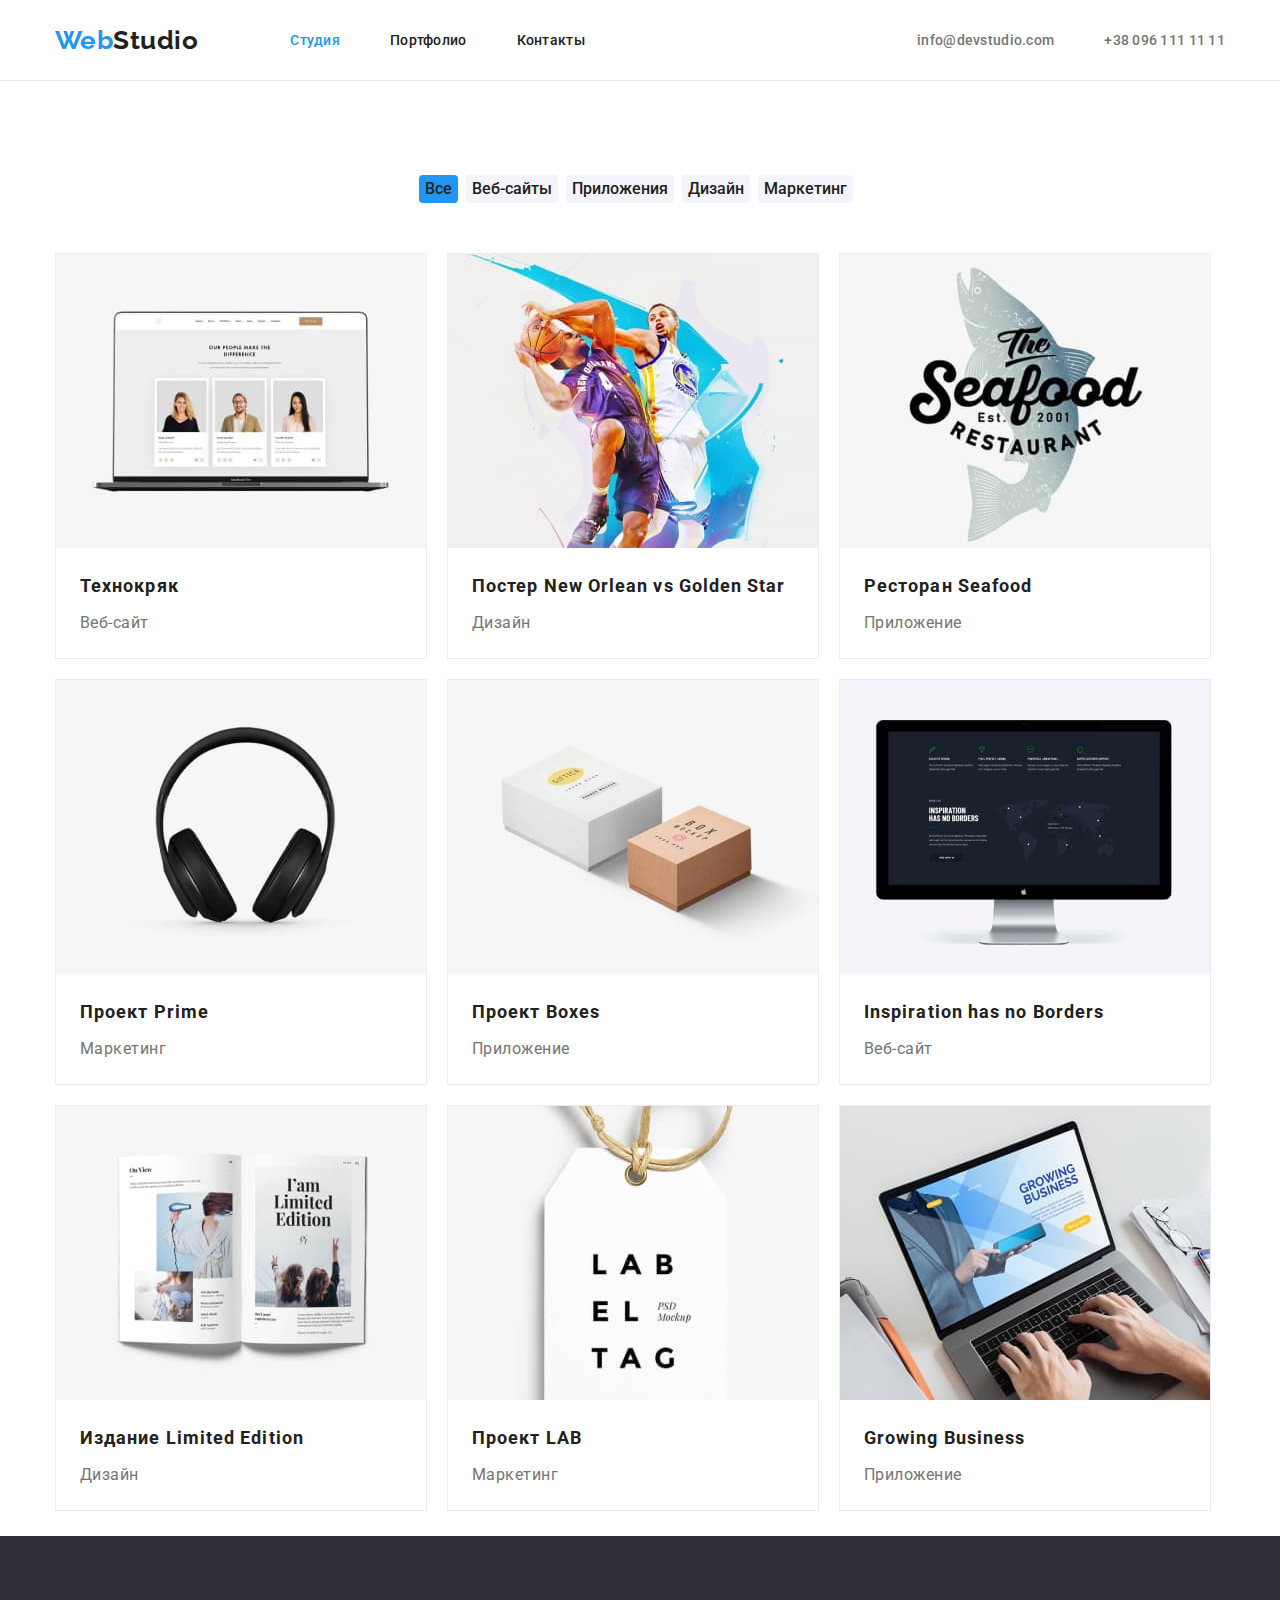
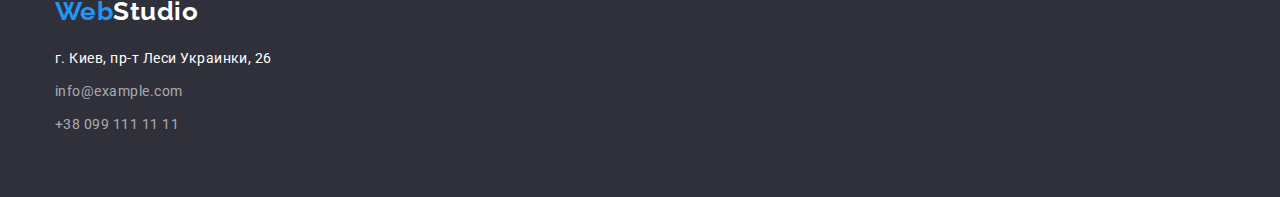
==== commit 6c853134: "finish index," ====
--- a/portfolio.html
+++ b/portfolio.html
@@ -26,7 +26,7 @@
             </nav>
             <ul class="header-contact-list list">
                 <li>
-                    <a class="header-contacst-link link" href="mailto:info@devstudio.com">info@devstudio.com</a>
+                    <a class="header-contacst-link header-mail link" href="mailto:info@devstudio.com">info@devstudio.com</a>
                 </li>
                 <li>
                     <a class="header-contacst-link link" href="tel:+380961111111">+38 096 111 11 11</a>
@@ -121,13 +121,13 @@
             <a class="footer-logo link list" href="/"><span class="logo-web">Web</span>Studio</a>
             <address class="address-footer">
                 <ul class="address-footer-list list">
-                    <li>
+                    <li class="address-item">
                         <a class="footer-contacst-link maps link" href="https://goo.gl/maps/6fz5dBCTQSaGrnJb6">г. Киев, пр-т Леси Украинки, 26</a>
                     </li>
-                    <li>
+                    <li class="address-item">
                         <a class="footer-contacst-link link" href="mailto:info@example.com">info@example.com</a>
                     </li>
-                    <li>
+                    <li class="address-item">
                         <a class="footer-contacst-link link" href="tel:+380991111111">+38 099 111 11 11</a>
                     </li>
                 </ul>
@@ -135,7 +135,6 @@
         </div>
     </footer>
 
-
 </body>
 
 </html>--- a/css/styles.css
+++ b/css/styles.css
@@ -96,6 +96,12 @@
     padding-bottom: 24px;
 }
 
+.header-link,
+.header-contacst-link {
+    padding-top: 32px;
+    padding-bottom: 32px;
+}
+
 .header-list {
     display: flex;
     align-items: center;
@@ -127,8 +133,8 @@
     letter-spacing: 0.02em;
 }
 
-.header-contacst-link {
-    margin-left: 50px;
+.header-mail {
+    margin-right: 50px;
 }
 
 .header-link:hover,
@@ -149,7 +155,8 @@
 .hero {
     background: var(--hero-background-color);
     text-align: center;
-    padding: 200px;
+    padding-top: 200px;
+    padding-bottom: 200px;
 }
 
 .hero-title {
@@ -180,6 +187,8 @@
 }
 
 .header-btn {
+    color: var(--primary-titele-color);
+    font-weight: 700;
     padding: 16px 32px;
     border-radius: 4px;
 }
@@ -239,10 +248,10 @@
     flex-wrap: wrap;
     margin-left: -30px;
     margin-top: -30px;
-    flex-basis: calc((100% - 60px) / 3);
 }
 
 .gallery-item {
+    flex-basis: calc((100% - 90px) / 3);
     margin-left: 30px;
     margin-top: 30px;
 }
@@ -262,13 +271,14 @@
     flex-wrap: wrap;
     margin-left: -30px;
     margin-top: -30px;
-    flex-basis: calc((100% - 90px) / 4);
 }
 
 .command-item {
     background-color: var(--primary-titele-color);
     margin-left: 30px;
     margin-top: 30px;
+    flex-basis: calc((100% - 120px) / 4);
+    border-radius: 0px 0px 4px 4px;
 }
 
 .command-title {
@@ -317,8 +327,8 @@
 }
 
 .footer-logo {
-    color: var(--primary-titele-color);
-    margin-bottom: 20px;
+    display: block;
+    color: var(--primary-titele-color);
 }
 
 .footer-logo {
@@ -326,13 +336,14 @@
     font-weight: 700;
     font-size: 26px;
     line-height: 1.19;
+    margin-bottom: 20px;
 }
 
 .address-footer-list {
     font-style: normal;
 }
 
-.footer-contacst-link {
+.address-item:not(:last-child) {
     margin-bottom: 9px;
 }
 
@@ -392,7 +403,7 @@
 .portfolio-gallery {
     display: flex;
     flex-wrap: wrap;
-    flex-basis: calc (100% / 3 - 20px);
+    flex-basis: calc(100% / 3 - 20px);
     margin-top: -20px;
     margin-left: -20px;
 }
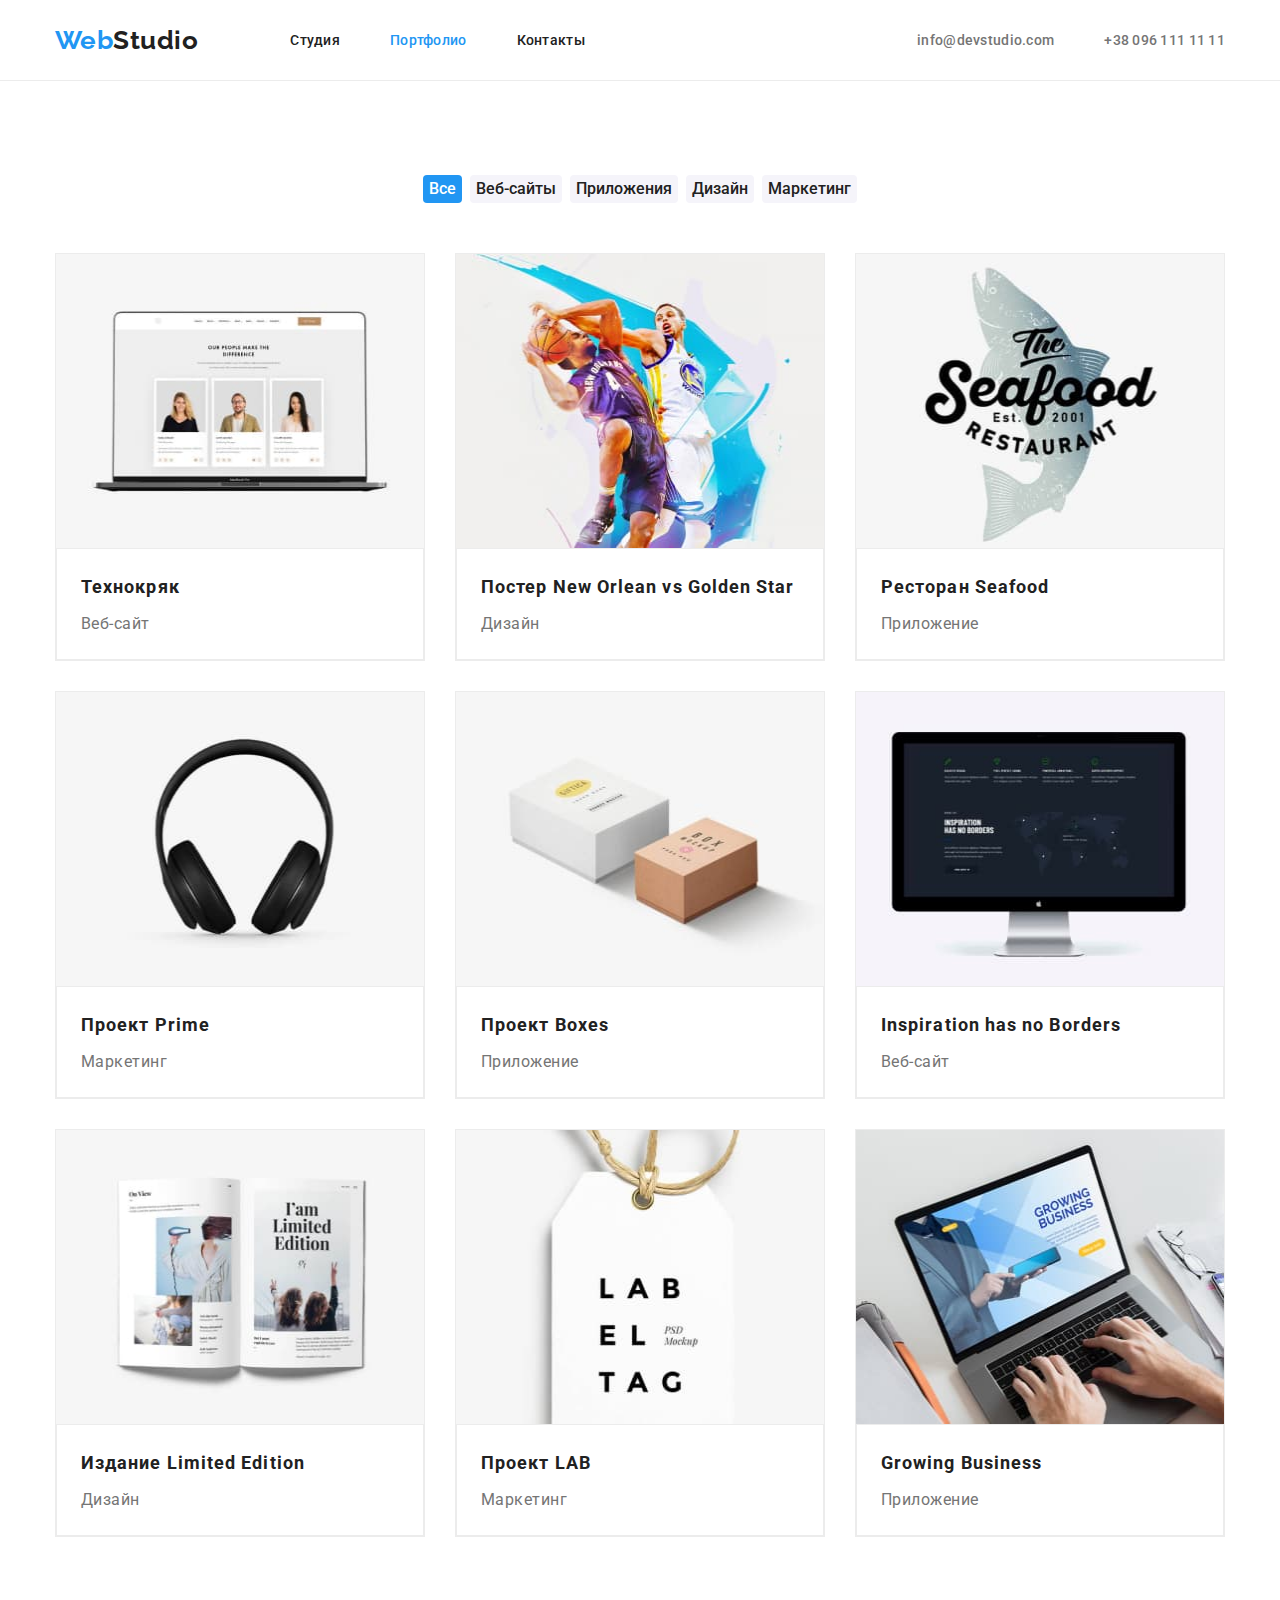
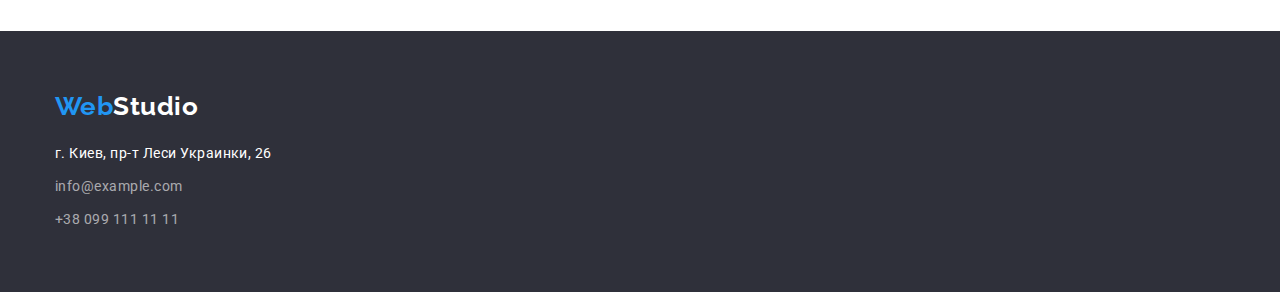
==== commit 53b2a62b: "End after corrections" ====
--- a/portfolio.html
+++ b/portfolio.html
@@ -19,8 +19,8 @@
             <nav class="menu">
                 <a class="header-logo link" href="/"><span class="logo-web">Web</span>Studio</a>
                 <ul class="header-list list">
-                    <li class="header-item"><a class="header-link link current" href="#">Студия</a></li>
-                    <li class="header-item"><a class="header-link link" href="./portfolio.html">Портфолио</a></li>
+                    <li class="header-item"><a class="header-link link" href="./index.html">Студия</a></li>
+                    <li class="header-item"><a class="header-link link current" href="./portfolio.html">Портфолио</a></li>
                     <li class="header-item"><a class="header-link link" href="#">Контакты</a></li>
                 </ul>
             </nav>
@@ -37,77 +37,76 @@
 
     <main>
         <section class="hero-portfolio">
-            <div class="hero-portfolio-container container">
+            <div class="portfolio-container container">
                 <h1 hidden>portfolio</h1>
                 <ul class="btn-hero-portfolio list">
-                    <li><button class="btn-portfolio all" type="button">Все</button></li>
-                    <li><button class="btn-portfolio" type="button">Веб-сайты</button></li>
-                    <li><button class="btn-portfolio" type="button">Приложения</button></li>
-                    <li><button class="btn-portfolio" type="button">Дизайн</button></li>
-                    <li><button class="btn-portfolio" type="button">Маркетинг</button></li>
+                    <li class="btn-portfolio-item"><button class="btn-portfolio all" type="button">Все</button></li>
+                    <li class="btn-portfolio-item"><button class="btn-portfolio" type="button">Веб-сайты</button></li>
+                    <li class="btn-portfolio-item"><button class="btn-portfolio" type="button">Приложения</button></li>
+                    <li class="btn-portfolio-item"><button class="btn-portfolio" type="button">Дизайн</button></li>
+                    <li class="btn-portfolio-item"><button class="btn-portfolio" type="button">Маркетинг</button></li>
                 </ul>
-            </div>
-            <div class="portfolio-gallery-container container">
+
                 <ul class="portfolio-gallery list">
                     <li class="portfolio-gallery-list">
                         <img class="foto-portfolio-gallery" src="./images/img.jpg" alt="Представлен веб-сайт технокряк" width="370" height="294">
-                        <div class="portfolio-gallery-content">
+                        <div class="gallery-content">
                             <h2 class="portfolio-gallery-item">Технокряк</h2>
                             <p class="portfolio-gallery-form">Веб-сайт</p>
                         </div>
                     </li>
                     <li class="portfolio-gallery-list">
                         <img class="foto-portfolio-gallery" src="./images/img1.jpg" alt="Дизайн Постер New Orlean vs Golden Star" width="370" height="294">
-                        <div class="portfolio-gallery-content">
+                        <div class="gallery-content">
                             <h2 class="portfolio-gallery-item">Постер New Orlean vs Golden Star</h2>
                             <p class="portfolio-gallery-form">Дизайн</p>
                         </div>
                     </li>
                     <li class="portfolio-gallery-list">
                         <img class="foto-portfolio-gallery" src="./images/img2.jpg" alt="Лого приложения для ресторана" width="370" height="294">
-                        <div class="portfolio-gallery-content">
+                        <div class="gallery-content">
                             <h2 class="portfolio-gallery-item">Ресторан Seafood</h2>
                             <p class="portfolio-gallery-form">Приложение</p>
                         </div>
                     </li>
                     <li class="portfolio-gallery-list">
                         <img class="foto-portfolio-gallery" src="./images/img3.jpg" alt="Фото наушников" width="370" height="294">
-                        <div class="portfolio-gallery-content">
+                        <div class="gallery-content">
                             <h2 class="portfolio-gallery-item">Проект Prime</h2>
                             <p class="portfolio-gallery-form">Маркетинг</p>
                         </div>
                     </li>
                     <li class="portfolio-gallery-list">
                         <img class="foto-portfolio-gallery" src="./images/img4.jpg" alt="Две коробки" width="370" height="294">
-                        <div class="portfolio-gallery-content">
+                        <div class="gallery-content">
                             <h2 class="portfolio-gallery-item">Проект Boxes</h2>
                             <p class="portfolio-gallery-form">Приложение</p>
                         </div>
                     </li>
                     <li class="portfolio-gallery-list">
                         <img class="foto-portfolio-gallery" src="./images/img5.jpg" alt="Монитор" width="370" height="294">
-                        <div class="portfolio-gallery-content">
+                        <div class="gallery-content">
                             <h2 class="portfolio-gallery-item" lang="en">Inspiration has no Borders</h2>
                             <p class="portfolio-gallery-form">Веб-сайт</p>
                         </div>
                     </li>
                     <li class="portfolio-gallery-list">
                         <img class="foto-portfolio-gallery" src="./images/img6.jpg" alt="Развернутая книга" width="370" height="294">
-                        <div class="portfolio-gallery-content">
+                        <div class="gallery-content">
                             <h2 class="portfolio-gallery-item">Издание Limited Edition</h2>
                             <p class="portfolio-gallery-form">Дизайн</p>
                         </div>
                     </li>
                     <li class="portfolio-gallery-list">
                         <img class="foto-portfolio-gallery" src="./images/img7.jpg" alt="Бирочки с лого проекта" width="370" height="294">
-                        <div class="portfolio-gallery-content">
+                        <div class="gallery-content">
                             <h2 class="portfolio-gallery-item">Проект LAB</h2>
                             <p class="portfolio-gallery-form">Маркетинг</p>
                         </div>
                     </li>
                     <li class="portfolio-gallery-list">
                         <img class="foto-portfolio-gallery" src="./images/img8.jpg" alt="Ноутбук в работе" width="370" height="294">
-                        <div class="portfolio-gallery-content">
+                        <div class="gallery-content">
                             <h2 class="portfolio-gallery-item" lang="en">Growing Business</h2>
                             <p class="portfolio-gallery-form">Приложение</p>
                         </div>
--- a/css/styles.css
+++ b/css/styles.css
@@ -31,6 +31,11 @@
     max-width: 100%;
 }
 
+section {
+    padding-top: 94px;
+    padding-bottom: 94px;
+}
+
 .link {
     text-decoration: none;
 }
@@ -197,7 +202,6 @@
 /* ХАРАКТЕРИСТИКИ */
 
 .specifications {
-    padding-top: 94px;
     padding-bottom: 47px;
 }
 
@@ -232,7 +236,6 @@
 
 .work {
     padding-top: 47px;
-    padding-bottom: 94px;
 }
 
 .work-title {
@@ -262,8 +265,6 @@
 .command {
     background-color: var(--command-background);
     text-align: center;
-    padding-top: 94px;
-    padding-bottom: 94px;
 }
 
 .command-list {
@@ -361,11 +362,6 @@
 
 
 /* MAIN */
-
-.hero-portfolio {
-    padding-top: 94px;
-    padding-bottom: 25px;
-}
 
 .btn-portfolio {
     font-family: "Roboto";
@@ -379,11 +375,12 @@
     border-radius: 4px;
 }
 
-.btn-portfolio {
+.btn-portfolio-item:not(:last-child) {
     margin-right: 8px;
 }
 
 .all {
+    color: var(--primary-titele-color);
     background-color: var(--accent-color);
 }
 
@@ -400,28 +397,29 @@
     color: var(--primary-titele-color);
 }
 
+
+/* !!!---- GALLERY - Portfolio---!!!! */
+
 .portfolio-gallery {
     display: flex;
     flex-wrap: wrap;
-    flex-basis: calc(100% / 3 - 20px);
-    margin-top: -20px;
-    margin-left: -20px;
+    margin-top: -30px;
+    margin-left: -30px;
 }
 
 .portfolio-gallery-list {
-    margin-top: 20px;
-    margin-left: 20px;
+    margin-top: 30px;
+    margin-left: 30px;
     border: 1px solid var(--border-color);
-}
-
-.portfolio-gallery-content {
+    flex-basis: calc((100% - 90px) / 3);
+}
+
+.gallery-content {
+    border: 1px solid var(--border-color);
+    padding-right: 24px;
     padding-left: 24px;
-    padding-right: 24px;
+    padding-top: 20px;
     padding-bottom: 20px;
-}
-
-.foto-portfolio-gallery {
-    margin-bottom: 20px;
 }
 
 .portfolio-gallery-item {
